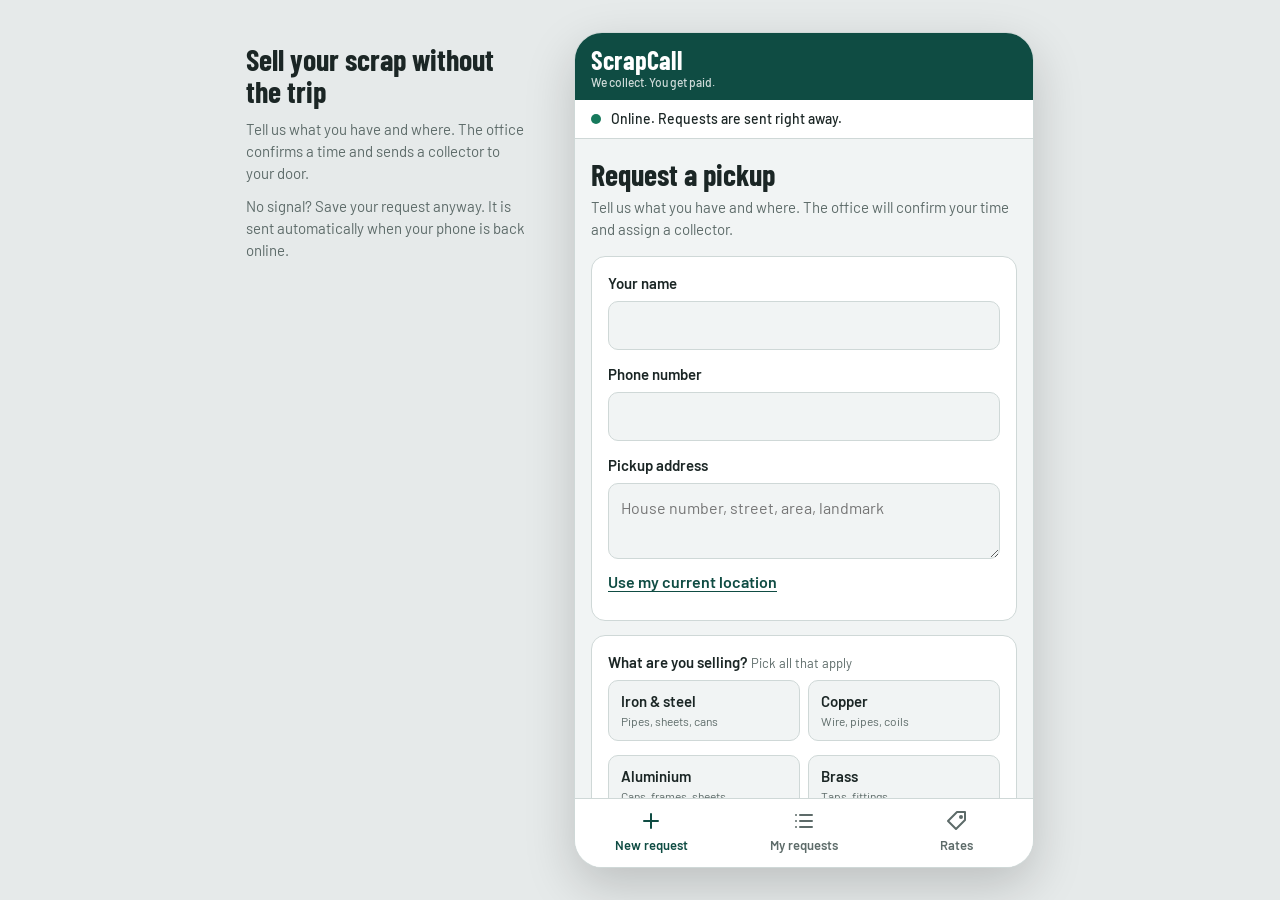
==== index.html @ 2be202f7 "Add files via upload" ====
<!DOCTYPE html>
<html lang="en">
<head>
<meta charset="utf-8">
<link rel="manifest" href="manifest.webmanifest">
<link rel="icon" href="icon-192.png">
<link rel="apple-touch-icon" href="apple-touch-icon.png">
<meta name="mobile-web-app-capable" content="yes">
<meta name="apple-mobile-web-app-capable" content="yes">
<meta name="apple-mobile-web-app-title" content="ScrapCall">
<title>ScrapCall</title>
<meta name="viewport" content="width=device-width, initial-scale=1, viewport-fit=cover">
<meta name="theme-color" content="#0f4c43">
<link rel="preconnect" href="https://fonts.googleapis.com">
<link rel="preconnect" href="https://fonts.gstatic.com" crossorigin>
<link href="https://fonts.googleapis.com/css2?family=Barlow+Condensed:wght@600;700&family=Barlow:wght@400;500;600&display=swap" rel="stylesheet">
<style>
:root{
  --bg:#e6eaea; --surface:#ffffff; --surface2:#f1f4f4; --ink:#1b2625; --muted:#5d6b69; --line:#cfd8d7;
  --brand:#0f4c43; --brand-ink:#ffffff; --hi:#f0b323; --hi-ink:#2a2000;
  --ok:#17795c; --bad:#b3261e;
  --head:"Barlow Condensed","Arial Narrow",Arial,sans-serif; --body:"Barlow",system-ui,-apple-system,"Segoe UI",sans-serif;
  box-sizing:border-box; padding-top:env(safe-area-inset-top,0px); padding-bottom:env(safe-area-inset-bottom,0px);
}
@media (prefers-color-scheme: dark){
  :root:not([data-theme="light"]){
    --bg:#0e1514; --surface:#18221f; --surface2:#1f2b28; --ink:#e8efee; --muted:#9fb0ad; --line:#2d3c39;
    --brand:#2f9d86; --brand-ink:#04120f; --ok:#4cc7a3; --bad:#ff8a80; color-scheme:dark;
  }
}
*,*::before,*::after{box-sizing:inherit}
html{scroll-padding-top:env(safe-area-inset-top,0px)}
html,body{margin:0}
body{background:var(--bg);color:var(--ink);font-family:var(--body);font-size:16px;line-height:1.45;min-height:100vh}
button,input,select,textarea{font:inherit;color:inherit}
:focus-visible{outline:3px solid var(--hi);outline-offset:2px}

.stage{display:flex;justify-content:center;gap:48px}
.aside{display:none}
.phone{width:100%;max-width:460px;min-height:100vh;background:var(--surface2);display:flex;flex-direction:column;position:relative}
@media (min-width:900px){
  .stage{padding:32px 24px;align-items:flex-start}
  .aside{display:block;width:280px;position:sticky;top:32px;padding-top:12px}
  .aside h2{font-family:var(--head);font-size:30px;line-height:1.05;margin:0 0 12px}
  .aside p{color:var(--muted);font-size:15px;margin:0 0 12px}
  .phone{min-height:0;height:min(860px,calc(100vh - 64px));border-radius:28px;border:1px solid var(--line);overflow:hidden;box-shadow:0 18px 50px rgba(0,0,0,.18)}
}

.top{background:var(--brand);color:var(--brand-ink);padding:14px 16px 12px}
.logo{font-family:var(--head);font-weight:700;font-size:26px;letter-spacing:.2px;line-height:1}
.logo small{display:block;font-family:var(--body);font-weight:500;font-size:12px;opacity:.8;letter-spacing:0;margin-top:3px}

.conn{display:flex;align-items:center;gap:10px;padding:9px 16px;font-size:14px;font-weight:500;background:var(--surface);border-bottom:1px solid var(--line)}
.dot{width:10px;height:10px;border-radius:50%;background:var(--ok);flex:none}
.conn.off{background:var(--hi);color:var(--hi-ink);border-color:transparent}
.conn.off .dot{background:var(--hi-ink)}

.scroll{flex:1;overflow-y:auto;padding:16px 16px 96px}
.view[hidden]{display:none}
h1{font-family:var(--head);font-size:30px;line-height:1.05;margin:4px 0 6px}
.lede{color:var(--muted);margin:0 0 16px;font-size:15px}
.card{background:var(--surface);border:1px solid var(--line);border-radius:14px;padding:16px;margin-bottom:14px}
label,.lbl{display:block;font-weight:600;font-size:15px;margin-bottom:6px}
.hint{font-weight:400;color:var(--muted);font-size:13px}
input[type=text],input[type=tel],input[type=date],select,textarea{width:100%;background:var(--surface2);border:1.5px solid var(--line);border-radius:10px;padding:12px;min-height:46px}
textarea{min-height:76px;resize:vertical}
input:focus,select:focus,textarea:focus{border-color:var(--brand)}
.field{margin-bottom:14px}
.err{color:var(--bad);font-size:13px;margin-top:5px}
.invalid{border-color:var(--bad)!important}
.row{display:flex;gap:10px}.row>*{flex:1;min-width:0}
.link-btn{background:none;border:none;color:var(--brand);font-weight:600;padding:6px 0;cursor:pointer;text-decoration:underline;text-underline-offset:3px}
@media (prefers-color-scheme: dark){:root:not([data-theme="light"]) .link-btn{color:var(--hi)}}

.types{display:grid;grid-template-columns:repeat(2,1fr);gap:8px}
.type{position:relative}
.type input{position:absolute;opacity:0;inset:0;cursor:pointer;margin:0}
.type span{display:flex;flex-direction:column;border:1.5px solid var(--line);background:var(--surface2);border-radius:10px;padding:10px 12px;min-height:56px;justify-content:center;font-weight:600;font-size:15px}
.type span em{font-style:normal;font-weight:400;font-size:12px;color:var(--muted)}
.type input:checked + span{border-color:var(--brand);background:color-mix(in srgb,var(--brand) 14%,var(--surface));box-shadow:inset 0 0 0 1px var(--brand)}
.type input:focus-visible + span{outline:3px solid var(--hi);outline-offset:2px}

.photos{display:flex;gap:8px;flex-wrap:wrap}
.thumb{width:72px;height:72px;border-radius:10px;object-fit:cover;border:1px solid var(--line)}
.thumbwrap{position:relative}
.thumbwrap button{position:absolute;top:-6px;right:-6px;width:24px;height:24px;border-radius:50%;border:none;background:var(--ink);color:var(--surface);cursor:pointer;font-size:14px;line-height:1}
.add-photo{width:72px;height:72px;border:1.5px dashed var(--muted);border-radius:10px;background:transparent;cursor:pointer;color:var(--muted);font-size:13px;font-weight:600}

.primary{width:100%;background:var(--brand);color:var(--brand-ink);border:none;border-radius:12px;min-height:54px;font-weight:700;font-size:17px;cursor:pointer;padding:0 16px}
.primary:hover{filter:brightness(1.08)}
.primary.queue{background:var(--hi);color:var(--hi-ink)}

.rate{display:flex;justify-content:space-between;align-items:center;padding:13px 0;border-bottom:1px solid var(--line)}
.rate:last-child{border-bottom:none}
.rate b{font-size:16px}.rate small{display:block;color:var(--muted);font-size:13px}
.price{font-family:var(--head);font-size:26px;font-weight:700;white-space:nowrap}
.price small{display:inline;font-family:var(--body);font-size:12px;font-weight:400;color:var(--muted)}

.req{background:var(--surface);border:1px solid var(--line);border-radius:14px;margin-bottom:12px;overflow:hidden}
.req-head{width:100%;text-align:left;background:none;border:none;padding:14px 16px;cursor:pointer;display:block}
.req-top{display:flex;justify-content:space-between;align-items:center;gap:8px;margin-bottom:4px}
.code{font-family:var(--head);font-weight:700;font-size:21px}
.pill{font-size:12.5px;font-weight:700;padding:3px 10px;border-radius:999px;background:var(--surface2);border:1px solid var(--line);white-space:nowrap}
.pill.queued{background:var(--hi);color:var(--hi-ink);border-color:transparent}
.pill.done{background:var(--ok);color:#fff;border-color:transparent}
.pill.live{background:color-mix(in srgb,var(--brand) 18%,var(--surface));border-color:var(--brand)}
.pill.cancel{background:var(--bad);color:#fff;border-color:transparent}
.req-sub{color:var(--muted);font-size:14px}
.req-body{padding:0 16px 16px;border-top:1px solid var(--line)}
.req-body[hidden]{display:none}
.steps{list-style:none;margin:14px 0 8px;padding:0}
.steps li{position:relative;padding:0 0 14px 28px;color:var(--muted);font-size:15px}
.steps li::before{content:"";position:absolute;left:3px;top:5px;width:12px;height:12px;border-radius:50%;border:2px solid var(--line);background:var(--surface)}
.steps li::after{content:"";position:absolute;left:8px;top:19px;bottom:-3px;width:2px;background:var(--line)}
.steps li:last-child::after{display:none}
.steps li.done{color:var(--ink)}
.steps li.done::before{background:var(--ok);border-color:var(--ok)}
.steps li.now{color:var(--ink);font-weight:600}
.steps li.now::before{background:var(--hi);border-color:var(--hi-ink)}
.detail{font-size:14px;color:var(--muted);margin:4px 0}
.detail b{color:var(--ink);font-weight:600}
.empty{text-align:center;padding:36px 12px;color:var(--muted)}
.empty b{display:block;color:var(--ink);font-size:18px;margin-bottom:6px}

.tabs{position:absolute;left:0;right:0;bottom:0;background:var(--surface);border-top:1px solid var(--line);display:flex;padding-bottom:env(safe-area-inset-bottom,0px)}
.tab{flex:1;background:none;border:none;padding:10px 4px 12px;cursor:pointer;color:var(--muted);font-weight:600;font-size:13px;display:flex;flex-direction:column;align-items:center;gap:3px;min-height:60px;position:relative}
.tab svg{width:24px;height:24px}
.tab[aria-selected="true"]{color:var(--brand)}
@media (prefers-color-scheme: dark){:root:not([data-theme="light"]) .tab[aria-selected="true"]{color:var(--hi)}}
.badge{position:absolute;top:6px;left:calc(50% + 8px);min-width:20px;height:20px;border-radius:10px;background:var(--hi);color:var(--hi-ink);font-size:12px;font-weight:700;display:flex;align-items:center;justify-content:center;padding:0 5px}
.badge[hidden]{display:none}
.toast{position:absolute;left:16px;right:16px;bottom:84px;background:var(--ink);color:var(--surface);padding:12px 16px;border-radius:12px;font-size:15px;font-weight:500;box-shadow:0 8px 24px rgba(0,0,0,.25);z-index:20}
.toast[hidden]{display:none}
.top{display:flex;align-items:center;justify-content:space-between;gap:10px}
.chip-btn{background:rgba(255,255,255,.16);color:inherit;border:1px solid rgba(255,255,255,.35);border-radius:999px;padding:7px 12px;font-size:14px;font-weight:600;cursor:pointer;min-height:38px}
.chip-btn:hover{background:rgba(255,255,255,.26)}
.chip-btn[hidden],.conn[hidden]{display:none}
</style>
</head>
<body>
<div class="stage">
  <aside class="aside">
    <h2>Sell your scrap without the trip</h2>
    <p>Tell us what you have and where. The office confirms a time and sends a collector to your door.</p>
    <p>No signal? Save your request anyway. It is sent automatically when your phone is back online.</p>
  </aside>

  <main class="phone">
    <header class="top"><div class="logo">ScrapCall<small>We collect. You get paid.</small></div><button class="chip-btn" id="installBtn" type="button" hidden>Install app</button></header>

    <div class="conn" id="conn" role="status" aria-live="polite"><span class="dot"></span><span id="connText">Online</span></div>
    <div class="conn" id="iosHint" hidden><span>To install: tap Share, then Add to Home Screen.</span></div>

    <div class="scroll" id="scroll">
      <section class="view" id="v-new" aria-label="New pickup request">
        <h1>Request a pickup</h1>
        <p class="lede">Tell us what you have and where. The office will confirm your time and assign a collector.</p>

        <div class="card">
          <div class="field">
            <label for="name">Your name</label>
            <input type="text" id="name" autocomplete="name">
            <div class="err" id="e-name"></div>
          </div>
          <div class="field">
            <label for="phone-in">Phone number</label>
            <input type="tel" id="phone-in" autocomplete="tel" inputmode="tel">
            <div class="err" id="e-phone"></div>
          </div>
          <div class="field" style="margin-bottom:0">
            <label for="addr">Pickup address</label>
            <textarea id="addr" autocomplete="street-address" placeholder="House number, street, area, landmark"></textarea>
            <button type="button" class="link-btn" id="locBtn">Use my current location</button>
            <div class="hint" id="locNote"></div>
            <div class="err" id="e-addr"></div>
          </div>
        </div>

        <div class="card">
          <span class="lbl">What are you selling? <span class="hint">Pick all that apply</span></span>
          <div class="types" id="types"></div>
          <div class="err" id="e-types"></div>
          <div class="field" style="margin-top:14px">
            <label for="qty">About how much?</label>
            <select id="qty">
              <option>A bag or two (under 20 kg)</option>
              <option>A few bags (20–100 kg)</option>
              <option>A car boot or small load (100–500 kg)</option>
              <option>A truck load (over 500 kg)</option>
            </select>
          </div>
          <div class="field" style="margin-bottom:0">
            <span class="lbl">Photos <span class="hint">Take a picture of your scrap. Optional, but it helps the collector prepare</span></span>
            <div class="photos" id="photos"></div>
            <input type="file" id="file" accept="image/*" multiple hidden>
            <input type="file" id="cam" accept="image/*" capture="environment" hidden>
          </div>
        </div>

        <div class="card">
          <div class="row field">
            <div><label for="date">Preferred day</label><input type="date" id="date"></div>
            <div><label for="slot">Time</label><select id="slot"><option>Morning</option><option>Afternoon</option><option>Evening</option></select></div>
          </div>
          <div class="field" style="margin-bottom:0">
            <label for="notes">Notes <span class="hint">Optional</span></label>
            <textarea id="notes" placeholder="Gate code, floor, anything heavy"></textarea>
          </div>
        </div>

        <button class="primary" id="submitBtn" type="button">Send request</button>
      </section>

      <section class="view" id="v-reqs" aria-label="My requests" hidden>
        <h1>My requests</h1>
        <p class="lede">Tap a request to see where it is.</p>
        <div id="reqList"></div>
      </section>

      <section class="view" id="v-rates" aria-label="Price list" hidden>
        <h1>Today’s rates</h1>
        <p class="lede" id="ratesNote"></p>
        <div class="card" id="rateList"></div>
        <p class="hint">The final price is set by weighing at your door.</p>
      </section>
    </div>

    <div class="toast" id="toast" hidden></div>

    <nav class="tabs" role="tablist" aria-label="Main">
      <button class="tab" role="tab" data-tab="new" aria-selected="true">
        <svg viewBox="0 0 24 24" fill="none" stroke="currentColor" stroke-width="2" stroke-linecap="round" aria-hidden="true"><path d="M12 5v14M5 12h14"/></svg>New request</button>
      <button class="tab" role="tab" data-tab="reqs" aria-selected="false">
        <svg viewBox="0 0 24 24" fill="none" stroke="currentColor" stroke-width="2" stroke-linecap="round" stroke-linejoin="round" aria-hidden="true"><path d="M8 6h12M8 12h12M8 18h12M4 6h.01M4 12h.01M4 18h.01"/></svg>My requests<span class="badge" id="qBadge" hidden>0</span></button>
      <button class="tab" role="tab" data-tab="rates" aria-selected="false">
        <svg viewBox="0 0 24 24" fill="none" stroke="currentColor" stroke-width="2" stroke-linecap="round" stroke-linejoin="round" aria-hidden="true"><path d="M3 12l9-9h8v8l-9 9z"/><circle cx="16" cy="8" r="1"/></svg>Rates</button>
    </nav>
  </main>
</div>

<script>
(function(){
  // Paste your Google Apps Script web app link between the quotes (it ends in /exec).
  var CONFIG = { API_URL: "https://script.google.com/macros/s/AKfycbx91sq7JR5hO6stX0Z_5ORqoiqSLMgNFrM7kXcmpPG8XC-7T0iXiY4wgXiT5x-gTuY/exec" };

  var TYPES=[
    {name:"Iron & steel",note:"Pipes, sheets, cans",rate:0.22},
    {name:"Copper",note:"Wire, pipes, coils",rate:6.80},
    {name:"Aluminium",note:"Cans, frames, sheets",rate:1.45},
    {name:"Brass",note:"Taps, fittings",rate:3.90},
    {name:"Paper & cardboard",note:"Boxes, newspapers",rate:0.09},
    {name:"Plastic",note:"Bottles, containers",rate:0.14},
    {name:"Electronics",note:"Appliances, cables",rate:0.60},
    {name:"Batteries",note:"Car and inverter",rate:0.75}
  ];
  var STEPS=["Received","Assigned","On the way","Completed"];
  var K_REQ="scrapcall_requests", K_DRAFT="scrapcall_draft", K_RATES="scrapcall_rates";

  var $=function(s){return document.querySelector(s)};
  var requests=[], photos=[], openId=null, toastT, ratesAt=null, ratesFresh=false;

  function load(k,d){try{var v=localStorage.getItem(k);return v?JSON.parse(v):d}catch(e){return d}}
  function save(k,v){try{localStorage.setItem(k,JSON.stringify(v));return true}catch(e){return false}}
  function isOnline(){return navigator.onLine!==false}
  function esc(s){return String(s==null?"":s).replace(/[&<>"]/g,function(c){return {"&":"&amp;","<":"&lt;",">":"&gt;",'"':"&quot;"}[c]})}

  /* ---------- talking to the Google Sheet ---------- */
  function api(payload){
    return new Promise(function(resolve,reject){
      var s=JSON.stringify(payload);
      if(window.google&&google.script&&google.script.run){
        google.script.run
          .withSuccessHandler(function(t){try{resolve(JSON.parse(t))}catch(e){reject(e)}})
          .withFailureHandler(reject)
          .api(s);
      }else if(CONFIG.API_URL){
        fetch(CONFIG.API_URL,{method:"POST",headers:{"Content-Type":"text/plain;charset=utf-8"},body:s})
          .then(function(r){return r.json()}).then(resolve,reject);
      }else{
        reject(new Error("No backend configured"));
      }
    });
  }

  /* ---------- tabs ---------- */
  function showTab(t){
    ["new","reqs","rates"].forEach(function(n){$("#v-"+n).hidden=(n!==t)});
    document.querySelectorAll(".tab").forEach(function(b){b.setAttribute("aria-selected",b.dataset.tab===t?"true":"false")});
    $("#scroll").scrollTop=0;
    if(t==="reqs"){renderReqs();refreshStatuses()}
  }
  document.querySelectorAll(".tab").forEach(function(b){b.addEventListener("click",function(){showTab(b.dataset.tab)})});

  /* ---------- connection ---------- */
  function updateConn(){
    var on=isOnline();
    $("#conn").classList.toggle("off",!on);
    $("#connText").textContent=on?"Online. Requests are sent right away.":"Offline. Requests are saved on this device.";
    $("#submitBtn").textContent=on?"Send request":"Save request, send when online";
    $("#submitBtn").classList.toggle("queue",!on);
    var q=requests.filter(function(r){return r.status==="queued"}).length;
    $("#qBadge").hidden=!q; $("#qBadge").textContent=q;
    renderRates();
  }
  window.addEventListener("online",function(){updateConn();syncQueue();refreshRates();refreshStatuses()});
  window.addEventListener("offline",updateConn);

  function toast(msg){
    var t=$("#toast"); t.textContent=msg; t.hidden=false;
    clearTimeout(toastT); toastT=setTimeout(function(){t.hidden=true},4200);
  }

  /* ---------- form ---------- */
  function selectedTypes(){return Array.prototype.map.call(document.querySelectorAll("#types input:checked"),function(i){return i.value})}
  function buildTypes(){
    var keep=selectedTypes();
    $("#types").innerHTML=TYPES.map(function(t){
      return '<label class="type"><input type="checkbox" value="'+esc(t.name)+'"'+(keep.indexOf(t.name)>-1?" checked":"")+'><span>'+esc(t.name)+'<em>'+esc(t.note)+'</em></span></label>';
    }).join("");
  }
  $("#types").addEventListener("change",function(){saveDraft()});
  function saveDraft(){
    save(K_DRAFT,{name:$("#name").value,phone:$("#phone-in").value,addr:$("#addr").value,types:selectedTypes(),qty:$("#qty").selectedIndex,date:$("#date").value,slot:$("#slot").selectedIndex,notes:$("#notes").value});
  }
  function restoreDraft(){
    var d=load(K_DRAFT,null); if(!d)return;
    $("#name").value=d.name||""; $("#phone-in").value=d.phone||""; $("#addr").value=d.addr||"";
    $("#qty").selectedIndex=d.qty||0; $("#slot").selectedIndex=d.slot||0; if(d.date)$("#date").value=d.date; $("#notes").value=d.notes||"";
    document.querySelectorAll("#types input").forEach(function(i){i.checked=(d.types||[]).indexOf(i.value)>-1});
  }
  ["name","phone-in","addr","qty","date","slot","notes"].forEach(function(id){
    $("#"+id).addEventListener("input",saveDraft); $("#"+id).addEventListener("change",saveDraft);
  });
  (function(){var d=new Date();d.setDate(d.getDate()+1);$("#date").min=new Date().toISOString().slice(0,10);$("#date").value=d.toISOString().slice(0,10)})();

  $("#locBtn").addEventListener("click",function(){
    var n=$("#locNote");
    if(!navigator.geolocation){n.textContent="Location isn’t available here. Type your address instead.";return}
    n.textContent="Finding your location…";
    navigator.geolocation.getCurrentPosition(function(p){
      var s="GPS pin: "+p.coords.latitude.toFixed(5)+", "+p.coords.longitude.toFixed(5);
      n.textContent="Location saved. "+s+". Add a landmark above to help the collector.";
      n.dataset.pin=s;
    },function(){
      n.textContent="Couldn’t get your location. Allow location access, or type your address.";
    },{timeout:8000});
  });

  /* photos: resized so they fit in device storage and upload quickly */
  function renderPhotos(){
    var h=photos.map(function(p,i){return '<div class="thumbwrap"><img class="thumb" alt="Scrap photo '+(i+1)+'" src="'+p+'"><button type="button" aria-label="Remove photo '+(i+1)+'" data-i="'+i+'">×</button></div>'}).join("");
    if(photos.length<4)h+='<button type="button" class="add-photo" id="takePhoto">Take photo</button><button type="button" class="add-photo" id="addPhoto">From gallery</button>';
    $("#photos").innerHTML=h;
    var a=$("#addPhoto"); if(a)a.addEventListener("click",function(){$("#file").click()});
    var c=$("#takePhoto"); if(c)c.addEventListener("click",function(){$("#cam").click()});
    document.querySelectorAll(".thumbwrap button").forEach(function(b){b.addEventListener("click",function(){photos.splice(+b.dataset.i,1);renderPhotos()})});
  }
  function onPick(e){
    Array.prototype.slice.call(e.target.files).slice(0,4-photos.length).forEach(function(f){
      var r=new FileReader();
      r.onload=function(){
        var img=new Image();
        img.onload=function(){
          var s=Math.min(1,640/Math.max(img.width,img.height)),c=document.createElement("canvas");
          c.width=img.width*s;c.height=img.height*s;c.getContext("2d").drawImage(img,0,0,c.width,c.height);
          photos.push(c.toDataURL("image/jpeg",.65)); renderPhotos();
        };
        img.src=r.result;
      };
      r.readAsDataURL(f);
    });
    e.target.value="";
  }
  $("#file").addEventListener("change",onPick); $("#cam").addEventListener("change",onPick);

  function setErr(id,msg,inputId){
    $("#e-"+id).textContent=msg||"";
    if(inputId)$("#"+inputId).classList.toggle("invalid",!!msg);
  }
  function validate(){
    var first=null;
    var name=$("#name").value.trim(), ph=$("#phone-in").value.replace(/[\s-]/g,""), addr=$("#addr").value.trim(), types=selectedTypes();
    var okPhone=/^\+?\d{7,15}$/.test(ph);
    setErr("name",name?"":"Enter your name so the collector knows who to ask for.","name");
    setErr("phone",okPhone?"":"Enter a phone number with 7 to 15 digits.","phone-in");
    setErr("addr",addr.length>=8?"":"Enter the full pickup address, or use your current location.","addr");
    setErr("types",types.length?"":"Pick at least one type of scrap.");
    if(!name)first="name"; else if(!okPhone)first="phone-in"; else if(addr.length<8)first="addr"; else if(!types.length)first="types";
    if(first){var el=$("#"+first);if(el.focus)el.focus();if(el.scrollIntoView)el.scrollIntoView({block:"center"})}
    return !first;
  }

  $("#submitBtn").addEventListener("click",function(){
    if(!validate())return;
    var r={
      id:"c"+Date.now().toString(36)+Math.random().toString(36).slice(2,8), code:null, status:"queued", stage:-1, created:Date.now(),
      name:$("#name").value.trim(), phone:$("#phone-in").value.trim(),
      addr:$("#addr").value.trim()+($("#locNote").dataset.pin?" ("+$("#locNote").dataset.pin+")":""),
      types:selectedTypes(), qty:$("#qty").value, date:$("#date").value, slot:$("#slot").value,
      notes:$("#notes").value.trim(), photos:photos.slice()
    };
    requests.unshift(r);
    if(!save(K_REQ,requests)){
      r.photos=[]; save(K_REQ,requests);
      toast("Photos were too large to store offline, so the request was saved without them.");
    }
    ["name","phone-in","addr","notes"].forEach(function(id){$("#"+id).value=""});
    document.querySelectorAll("#types input").forEach(function(i){i.checked=false});
    photos=[]; renderPhotos(); $("#locNote").textContent=""; delete $("#locNote").dataset.pin;
    try{localStorage.removeItem(K_DRAFT)}catch(e){}
    openId=r.id; updateConn();
    if(isOnline())syncQueue();
    else toast("Saved on this device. We’ll send it as soon as you’re back online.");
    showTab("reqs");
  });

  /* ---------- send queued requests to the sheet ---------- */
  var syncing=false;
  function syncQueue(){
    if(syncing||!isOnline())return;
    var q=requests.filter(function(r){return r.status==="queued"});
    if(!q.length)return;
    syncing=true;
    q.forEach(function(r){r.status="sending"}); renderReqs();
    var sent=[], failed=0, chain=Promise.resolve();
    q.forEach(function(r){
      chain=chain.then(function(){
        return api({action:"submit",clientId:r.id,name:r.name,phone:r.phone,addr:r.addr,types:r.types,qty:r.qty,date:r.date,slot:r.slot,notes:r.notes,photos:r.photos||[]})
          .then(function(res){
            if(res&&res.ok){r.status="live";r.stage=0;r.code=res.code;r.sentAt=Date.now();r.photos=[];sent.push(r)}
            else{r.status="queued";failed++}
          });
      }).catch(function(){r.status="queued";failed++});
    });
    chain.then(function(){
      syncing=false; save(K_REQ,requests); updateConn(); renderReqs();
      if(sent.length)toast(sent.length===1?"Request sent. Your tracking code is "+sent[0].code+".":sent.length+" saved requests sent.");
      else if(failed)toast("Couldn’t reach the office yet. We’ll keep trying.");
    });
  }
  setInterval(syncQueue,30000);

  /* ---------- pull latest status (assigned collector, time) from the sheet ---------- */
  function refreshStatuses(){
    if(!isOnline())return;
    var items=requests.filter(function(r){return r.status==="live"&&r.code&&r.stage<3&&!r.cancelled}).map(function(r){return {code:r.code,phone:r.phone}});
    if(!items.length)return;
    api({action:"track",items:items}).then(function(res){
      if(!res||!res.ok)return;
      res.items.forEach(function(it){
        var r=requests.filter(function(x){return x.code===it.code})[0]; if(!r)return;
        var s=STEPS.indexOf(it.status);
        r.cancelled=(it.status==="Cancelled");
        if(s>-1)r.stage=s;
        r.confirmed=it.confirmed; r.collector=it.collector; r.collectorPhone=it.collectorPhone;
      });
      save(K_REQ,requests); renderReqs();
    }).catch(function(){});
  }
  setInterval(refreshStatuses,60000);

  /* ---------- requests list ---------- */
  function fmtDate(s){try{return new Date(s+"T00:00").toLocaleDateString(undefined,{weekday:"short",day:"numeric",month:"short"})}catch(e){return s}}
  function pillFor(r){
    if(r.status==="queued")return '<span class="pill queued">Waiting to send</span>';
    if(r.status==="sending")return '<span class="pill queued">Sending…</span>';
    if(r.cancelled)return '<span class="pill cancel">Cancelled</span>';
    if(r.stage>=3)return '<span class="pill done">Completed</span>';
    return '<span class="pill live">'+STEPS[r.stage]+'</span>';
  }
  function renderReqs(){
    var el=$("#reqList");
    if(!requests.length){
      el.innerHTML='<div class="empty"><b>No requests yet</b>Your pickup requests will show up here, even when you’re offline.</div>';return;
    }
    el.innerHTML=requests.map(function(r){
      var open=openId===r.id, steps="";
      if(r.status==="live"&&!r.cancelled){
        steps='<ol class="steps">'+STEPS.map(function(s,i){return '<li class="'+(i<r.stage||(r.stage>=3&&i<=3)?"done":i===r.stage?"now":"")+'">'+s+'</li>'}).join("")+'</ol>';
      }else if(r.cancelled){
        steps='<p class="detail" style="margin-top:12px">This request was cancelled. Call the office if this is a mistake.</p>';
      }else{
        steps='<p class="detail" style="margin-top:12px">'+(r.status==="queued"?"This request is stored on your device and hasn’t reached us yet. It will be sent automatically when you’re online.":"Sending to the office…")+'</p>';
      }
      var when=r.confirmed?'<p class="detail"><b>Confirmed time:</b> '+esc(r.confirmed)+'</p>':'<p class="detail"><b>Time:</b> '+esc(fmtDate(r.date))+', '+esc(r.slot.toLowerCase())+' (the office will confirm)</p>';
      var coll=r.collector?'<p class="detail"><b>Collector:</b> '+esc(r.collector)+(r.collectorPhone?' · '+esc(r.collectorPhone):'')+'</p>':"";
      var ph=(r.photos||[]).map(function(p){return '<img class="thumb" alt="" src="'+p+'">'}).join("");
      return '<div class="req"><button class="req-head" data-open="'+esc(r.id)+'" aria-expanded="'+open+'">'+
        '<div class="req-top"><span class="code">'+esc(r.code||"Pending")+'</span>'+pillFor(r)+'</div>'+
        '<div class="req-sub">'+esc(r.types.join(", "))+'</div><div class="req-sub">'+esc(fmtDate(r.date))+', '+esc(r.slot.toLowerCase())+'</div></button>'+
        '<div class="req-body" '+(open?"":"hidden")+'>'+steps+coll+when+
        '<p class="detail"><b>Address:</b> '+esc(r.addr)+'</p><p class="detail"><b>Amount:</b> '+esc(r.qty)+'</p>'+
        (r.notes?'<p class="detail"><b>Notes:</b> '+esc(r.notes)+'</p>':"")+
        (ph?'<div class="photos" style="margin-top:8px">'+ph+'</div>':"")+'</div></div>';
    }).join("");
    el.querySelectorAll("[data-open]").forEach(function(b){b.addEventListener("click",function(){openId=openId===b.dataset.open?null:b.dataset.open;renderReqs()})});
  }

  /* ---------- rates from the sheet, kept on the device ---------- */
  function refreshRates(){
    if(!isOnline())return;
    api({action:"rates"}).then(function(res){
      if(!res||!res.ok||!res.rates.length)return;
      TYPES=res.rates; ratesAt=new Date().toISOString(); ratesFresh=true;
      save(K_RATES,{at:ratesAt,types:TYPES});
      buildTypes(); restoreDraft(); renderRates();
    }).catch(function(){});
  }
  function renderRates(){
    var when=ratesAt?new Date(ratesAt).toLocaleString(undefined,{day:"numeric",month:"short",hour:"2-digit",minute:"2-digit"}):"";
    $("#ratesNote").textContent=(isOnline()&&ratesFresh)?"Up to date. Saved on this device for offline use.":(when?"Showing rates saved on "+when+".":"Sample rates. Connect to the internet to get today’s prices.");
    $("#rateList").innerHTML=TYPES.map(function(t){
      return '<div class="rate"><div><b>'+esc(t.name)+'</b><small>'+esc(t.note)+'</small></div><div class="price">'+Number(t.rate).toFixed(2)+'<small> per kg</small></div></div>';
    }).join("");
  }

  /* ---------- install as an app + offline loading ---------- */
  var deferredPrompt=null;
  window.addEventListener("beforeinstallprompt",function(e){e.preventDefault();deferredPrompt=e;$("#installBtn").hidden=false});
  $("#installBtn").addEventListener("click",function(){
    if(!deferredPrompt)return;
    deferredPrompt.prompt();
    deferredPrompt.userChoice.then(function(){deferredPrompt=null;$("#installBtn").hidden=true});
  });
  window.addEventListener("appinstalled",function(){$("#installBtn").hidden=true;toast("ScrapCall is installed.")});
  var isIos=/iphone|ipad|ipod/i.test(navigator.userAgent);
  var standalone=(window.matchMedia&&window.matchMedia("(display-mode: standalone)").matches)||navigator.standalone;
  if(isIos&&!standalone)$("#iosHint").hidden=false;
  if("serviceWorker" in navigator){
    window.addEventListener("load",function(){navigator.serviceWorker.register("sw.js").catch(function(){})});
  }
  if(!CONFIG.API_URL)console.warn("ScrapCall: API_URL is empty. Requests will stay queued on this device.");

  /* ---------- start ---------- */
  requests=load(K_REQ,[]);
  requests.forEach(function(r){if(r.status==="sending")r.status="queued"});
  var cached=load(K_RATES,null);
  if(cached&&cached.types&&cached.types.length){TYPES=cached.types;ratesAt=cached.at}
  buildTypes(); restoreDraft(); renderPhotos(); updateConn(); renderReqs();
  syncQueue(); refreshRates(); refreshStatuses();
})();
</script>
</body>
</html>
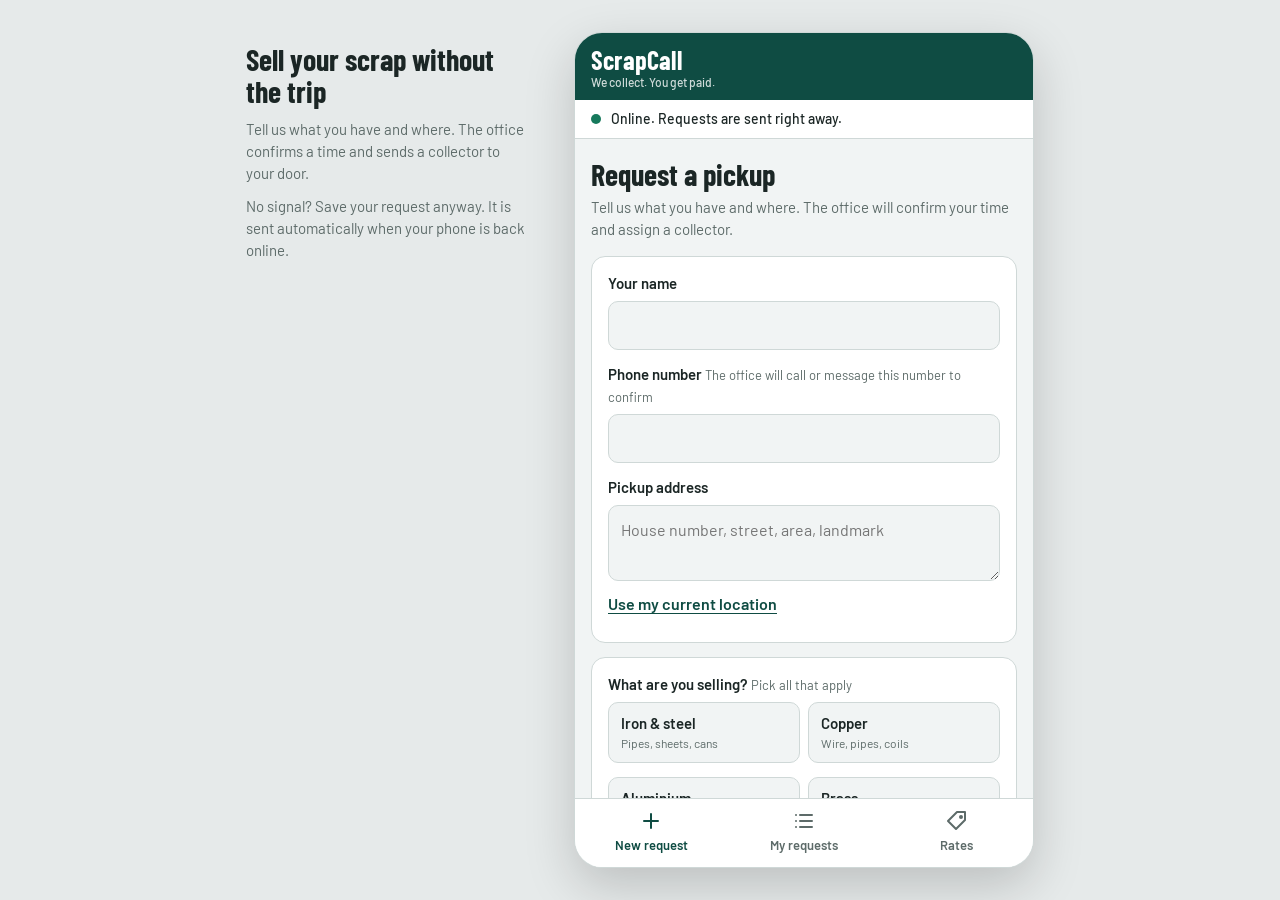
==== commit 026699e1: "Add files via upload" ====
--- a/index.html
+++ b/index.html
@@ -163,7 +163,7 @@
             <div class="err" id="e-name"></div>
           </div>
           <div class="field">
-            <label for="phone-in">Phone number</label>
+            <label for="phone-in">Phone number <span class="hint">The office will call or message this number to confirm</span></label>
             <input type="tel" id="phone-in" autocomplete="tel" inputmode="tel">
             <div class="err" id="e-phone"></div>
           </div>
@@ -452,7 +452,7 @@
         var s=STEPS.indexOf(it.status);
         r.cancelled=(it.status==="Cancelled");
         if(s>-1)r.stage=s;
-        r.confirmed=it.confirmed; r.collector=it.collector; r.collectorPhone=it.collectorPhone;
+        r.confirmed=it.confirmed; r.collector=it.collector; r.collectorPhone=it.collectorPhone; r.phoneConfirmed=!!it.phoneConfirmed;
       });
       save(K_REQ,requests); renderReqs();
     }).catch(function(){});
@@ -484,11 +484,12 @@
       }
       var when=r.confirmed?'<p class="detail"><b>Confirmed time:</b> '+esc(r.confirmed)+'</p>':'<p class="detail"><b>Time:</b> '+esc(fmtDate(r.date))+', '+esc(r.slot.toLowerCase())+' (the office will confirm)</p>';
       var coll=r.collector?'<p class="detail"><b>Collector:</b> '+esc(r.collector)+(r.collectorPhone?' · '+esc(r.collectorPhone):'')+'</p>':"";
+      var pc=(r.status==="live"&&!r.cancelled)?'<p class="detail"><b>Phone:</b> '+(r.phoneConfirmed?"confirmed":"not confirmed yet. The office will contact you.")+'</p>':"";
       var ph=(r.photos||[]).map(function(p){return '<img class="thumb" alt="" src="'+p+'">'}).join("");
       return '<div class="req"><button class="req-head" data-open="'+esc(r.id)+'" aria-expanded="'+open+'">'+
         '<div class="req-top"><span class="code">'+esc(r.code||"Pending")+'</span>'+pillFor(r)+'</div>'+
         '<div class="req-sub">'+esc(r.types.join(", "))+'</div><div class="req-sub">'+esc(fmtDate(r.date))+', '+esc(r.slot.toLowerCase())+'</div></button>'+
-        '<div class="req-body" '+(open?"":"hidden")+'>'+steps+coll+when+
+        '<div class="req-body" '+(open?"":"hidden")+'>'+steps+coll+when+pc+
         '<p class="detail"><b>Address:</b> '+esc(r.addr)+'</p><p class="detail"><b>Amount:</b> '+esc(r.qty)+'</p>'+
         (r.notes?'<p class="detail"><b>Notes:</b> '+esc(r.notes)+'</p>':"")+
         (ph?'<div class="photos" style="margin-top:8px">'+ph+'</div>':"")+'</div></div>';
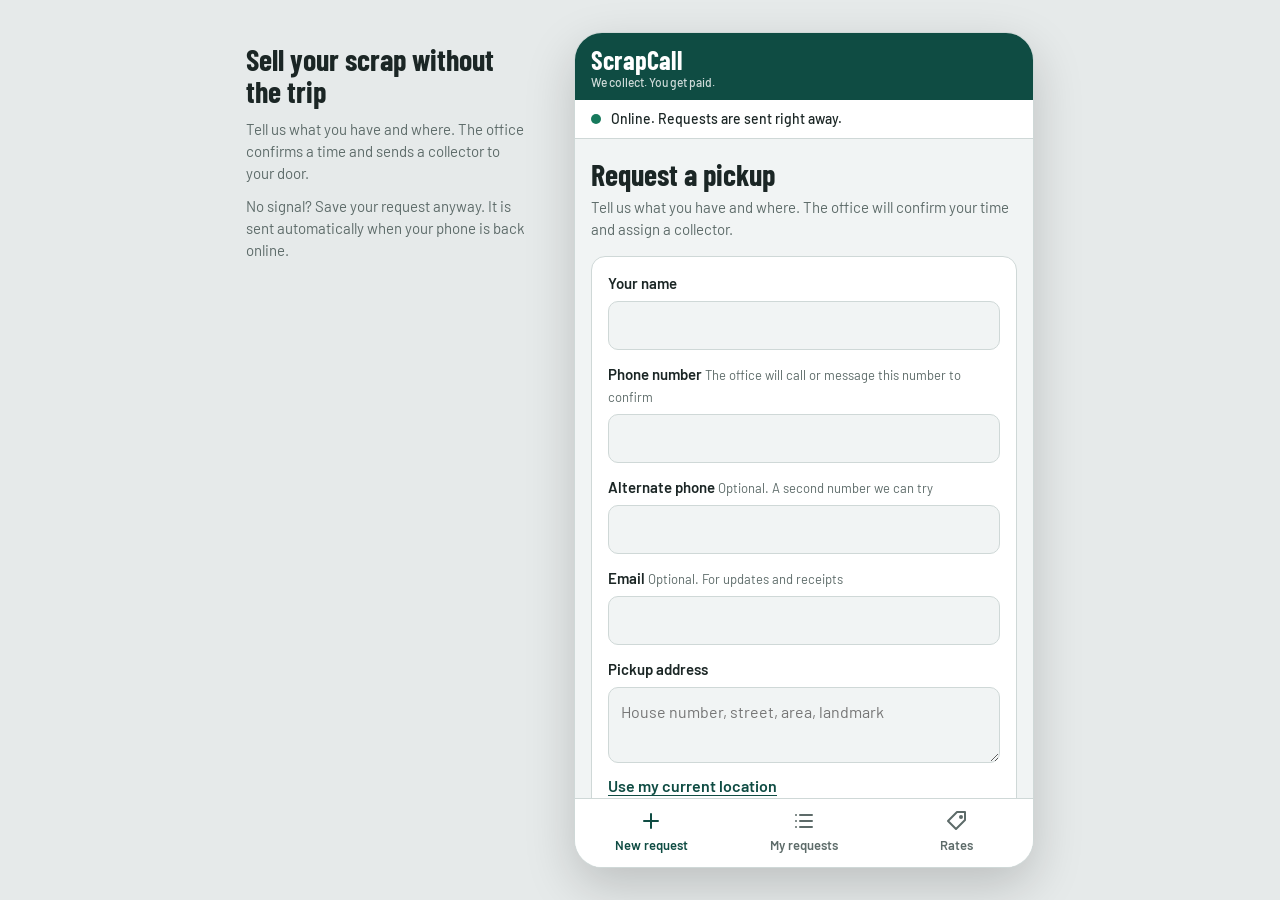
==== commit 83400b00: "Add files via upload" ====
--- a/index.html
+++ b/index.html
@@ -62,7 +62,7 @@
 .card{background:var(--surface);border:1px solid var(--line);border-radius:14px;padding:16px;margin-bottom:14px}
 label,.lbl{display:block;font-weight:600;font-size:15px;margin-bottom:6px}
 .hint{font-weight:400;color:var(--muted);font-size:13px}
-input[type=text],input[type=tel],input[type=date],select,textarea{width:100%;background:var(--surface2);border:1.5px solid var(--line);border-radius:10px;padding:12px;min-height:46px}
+input[type=text],input[type=tel],input[type=email],input[type=date],select,textarea{width:100%;background:var(--surface2);border:1.5px solid var(--line);border-radius:10px;padding:12px;min-height:46px}
 textarea{min-height:76px;resize:vertical}
 input:focus,select:focus,textarea:focus{border-color:var(--brand)}
 .field{margin-bottom:14px}
@@ -167,6 +167,16 @@
             <input type="tel" id="phone-in" autocomplete="tel" inputmode="tel">
             <div class="err" id="e-phone"></div>
           </div>
+          <div class="field">
+            <label for="alt-phone">Alternate phone <span class="hint">Optional. A second number we can try</span></label>
+            <input type="tel" id="alt-phone" autocomplete="tel" inputmode="tel">
+            <div class="err" id="e-alt"></div>
+          </div>
+          <div class="field">
+            <label for="email">Email <span class="hint">Optional. For updates and receipts</span></label>
+            <input type="email" id="email" autocomplete="email" inputmode="email">
+            <div class="err" id="e-email"></div>
+          </div>
           <div class="field" style="margin-bottom:0">
             <label for="addr">Pickup address</label>
             <textarea id="addr" autocomplete="street-address" placeholder="House number, street, area, landmark"></textarea>
@@ -320,15 +330,15 @@
   }
   $("#types").addEventListener("change",function(){saveDraft()});
   function saveDraft(){
-    save(K_DRAFT,{name:$("#name").value,phone:$("#phone-in").value,addr:$("#addr").value,types:selectedTypes(),qty:$("#qty").selectedIndex,date:$("#date").value,slot:$("#slot").selectedIndex,notes:$("#notes").value});
+    save(K_DRAFT,{name:$("#name").value,phone:$("#phone-in").value,alt:$("#alt-phone").value,email:$("#email").value,addr:$("#addr").value,types:selectedTypes(),qty:$("#qty").selectedIndex,date:$("#date").value,slot:$("#slot").selectedIndex,notes:$("#notes").value});
   }
   function restoreDraft(){
     var d=load(K_DRAFT,null); if(!d)return;
-    $("#name").value=d.name||""; $("#phone-in").value=d.phone||""; $("#addr").value=d.addr||"";
+    $("#name").value=d.name||""; $("#phone-in").value=d.phone||""; $("#alt-phone").value=d.alt||""; $("#email").value=d.email||""; $("#addr").value=d.addr||"";
     $("#qty").selectedIndex=d.qty||0; $("#slot").selectedIndex=d.slot||0; if(d.date)$("#date").value=d.date; $("#notes").value=d.notes||"";
     document.querySelectorAll("#types input").forEach(function(i){i.checked=(d.types||[]).indexOf(i.value)>-1});
   }
-  ["name","phone-in","addr","qty","date","slot","notes"].forEach(function(id){
+  ["name","phone-in","alt-phone","email","addr","qty","date","slot","notes"].forEach(function(id){
     $("#"+id).addEventListener("input",saveDraft); $("#"+id).addEventListener("change",saveDraft);
   });
   (function(){var d=new Date();d.setDate(d.getDate()+1);$("#date").min=new Date().toISOString().slice(0,10);$("#date").value=d.toISOString().slice(0,10)})();
@@ -381,11 +391,15 @@
     var first=null;
     var name=$("#name").value.trim(), ph=$("#phone-in").value.replace(/[\s-]/g,""), addr=$("#addr").value.trim(), types=selectedTypes();
     var okPhone=/^\+?\d{7,15}$/.test(ph);
+    var alt=$("#alt-phone").value.replace(/[\s-]/g,""), em=$("#email").value.trim();
+    var okAlt=!alt||/^\+?\d{7,15}$/.test(alt), okEm=!em||/^[^\s@]+@[^\s@]+\.[^\s@]+$/.test(em);
+    setErr("alt",okAlt?"":"Enter a phone number with 7 to 15 digits, or leave this blank.","alt-phone");
+    setErr("email",okEm?"":"Enter an email like name@example.com, or leave this blank.","email");
     setErr("name",name?"":"Enter your name so the collector knows who to ask for.","name");
     setErr("phone",okPhone?"":"Enter a phone number with 7 to 15 digits.","phone-in");
     setErr("addr",addr.length>=8?"":"Enter the full pickup address, or use your current location.","addr");
     setErr("types",types.length?"":"Pick at least one type of scrap.");
-    if(!name)first="name"; else if(!okPhone)first="phone-in"; else if(addr.length<8)first="addr"; else if(!types.length)first="types";
+    if(!name)first="name"; else if(!okPhone)first="phone-in"; else if(!okAlt)first="alt-phone"; else if(!okEm)first="email"; else if(addr.length<8)first="addr"; else if(!types.length)first="types";
     if(first){var el=$("#"+first);if(el.focus)el.focus();if(el.scrollIntoView)el.scrollIntoView({block:"center"})}
     return !first;
   }
@@ -394,7 +408,7 @@
     if(!validate())return;
     var r={
       id:"c"+Date.now().toString(36)+Math.random().toString(36).slice(2,8), code:null, status:"queued", stage:-1, created:Date.now(),
-      name:$("#name").value.trim(), phone:$("#phone-in").value.trim(),
+      name:$("#name").value.trim(), phone:$("#phone-in").value.trim(), alt:$("#alt-phone").value.trim(), email:$("#email").value.trim(),
       addr:$("#addr").value.trim()+($("#locNote").dataset.pin?" ("+$("#locNote").dataset.pin+")":""),
       types:selectedTypes(), qty:$("#qty").value, date:$("#date").value, slot:$("#slot").value,
       notes:$("#notes").value.trim(), photos:photos.slice()
@@ -404,7 +418,7 @@
       r.photos=[]; save(K_REQ,requests);
       toast("Photos were too large to store offline, so the request was saved without them.");
     }
-    ["name","phone-in","addr","notes"].forEach(function(id){$("#"+id).value=""});
+    ["name","phone-in","alt-phone","email","addr","notes"].forEach(function(id){$("#"+id).value=""});
     document.querySelectorAll("#types input").forEach(function(i){i.checked=false});
     photos=[]; renderPhotos(); $("#locNote").textContent=""; delete $("#locNote").dataset.pin;
     try{localStorage.removeItem(K_DRAFT)}catch(e){}
@@ -425,7 +439,7 @@
     var sent=[], failed=0, chain=Promise.resolve();
     q.forEach(function(r){
       chain=chain.then(function(){
-        return api({action:"submit",clientId:r.id,name:r.name,phone:r.phone,addr:r.addr,types:r.types,qty:r.qty,date:r.date,slot:r.slot,notes:r.notes,photos:r.photos||[]})
+        return api({action:"submit",clientId:r.id,name:r.name,phone:r.phone,alt:r.alt||"",email:r.email||"",addr:r.addr,types:r.types,qty:r.qty,date:r.date,slot:r.slot,notes:r.notes,photos:r.photos||[]})
           .then(function(res){
             if(res&&res.ok){r.status="live";r.stage=0;r.code=res.code;r.sentAt=Date.now();r.photos=[];sent.push(r)}
             else{r.status="queued";failed++}
@@ -490,7 +504,7 @@
         '<div class="req-top"><span class="code">'+esc(r.code||"Pending")+'</span>'+pillFor(r)+'</div>'+
         '<div class="req-sub">'+esc(r.types.join(", "))+'</div><div class="req-sub">'+esc(fmtDate(r.date))+', '+esc(r.slot.toLowerCase())+'</div></button>'+
         '<div class="req-body" '+(open?"":"hidden")+'>'+steps+coll+when+pc+
-        '<p class="detail"><b>Address:</b> '+esc(r.addr)+'</p><p class="detail"><b>Amount:</b> '+esc(r.qty)+'</p>'+
+        (r.alt?'<p class="detail"><b>Alternate phone:</b> '+esc(r.alt)+'</p>':"")+(r.email?'<p class="detail"><b>Email:</b> '+esc(r.email)+'</p>':"")+'<p class="detail"><b>Address:</b> '+esc(r.addr)+'</p><p class="detail"><b>Amount:</b> '+esc(r.qty)+'</p>'+
         (r.notes?'<p class="detail"><b>Notes:</b> '+esc(r.notes)+'</p>':"")+
         (ph?'<div class="photos" style="margin-top:8px">'+ph+'</div>':"")+'</div></div>';
     }).join("");
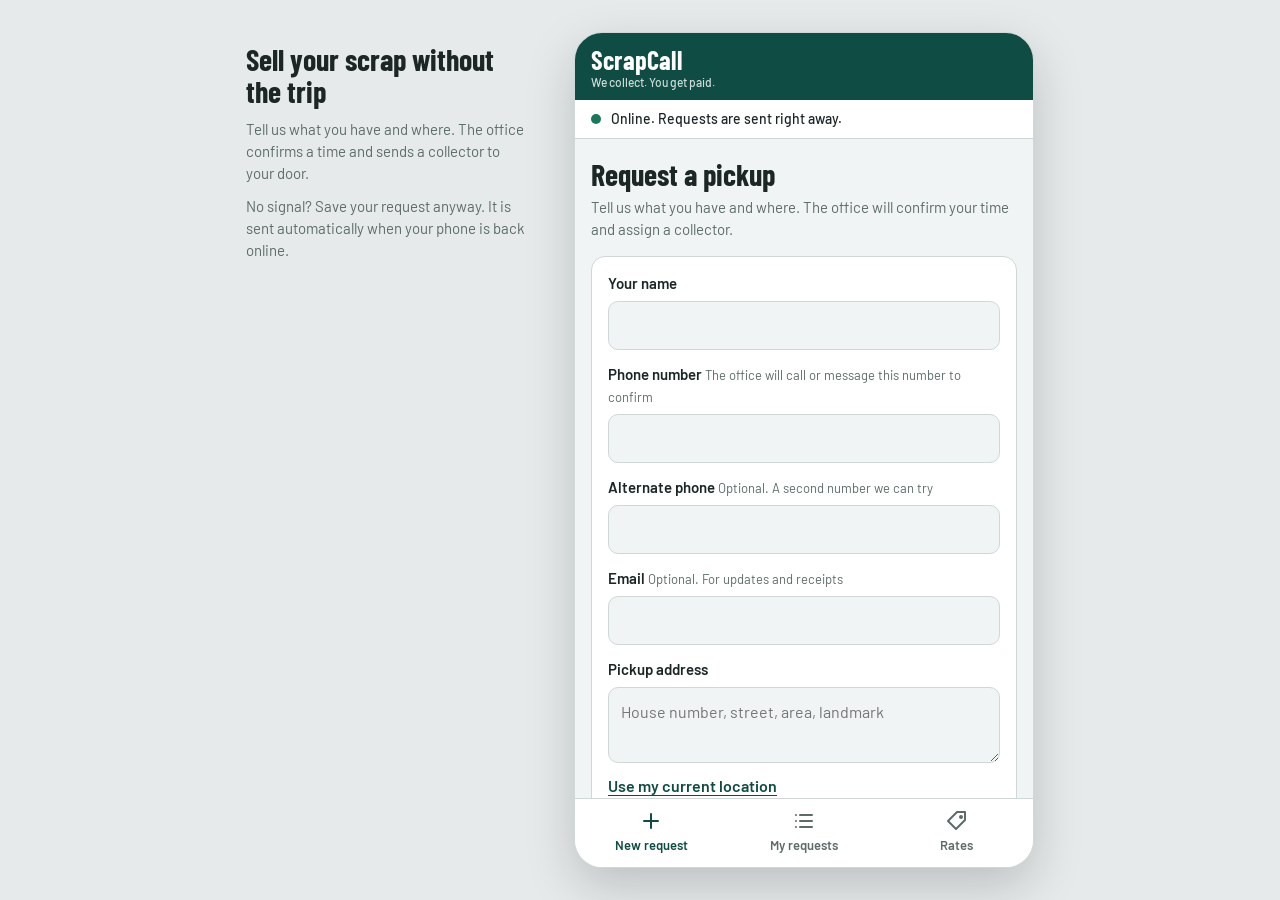
==== commit 0deaf60d: "Add files via upload" ====
--- a/index.html
+++ b/index.html
@@ -14,6 +14,8 @@
 <link rel="preconnect" href="https://fonts.googleapis.com">
 <link rel="preconnect" href="https://fonts.gstatic.com" crossorigin>
 <link href="https://fonts.googleapis.com/css2?family=Barlow+Condensed:wght@600;700&family=Barlow:wght@400;500;600&display=swap" rel="stylesheet">
+<link rel="stylesheet" href="leaflet.css">
+<link rel="stylesheet" href="map.css">
 <style>
 :root{
   --bg:#e6eaea; --surface:#ffffff; --surface2:#f1f4f4; --ink:#1b2625; --muted:#5d6b69; --line:#cfd8d7;
@@ -182,6 +184,11 @@
             <textarea id="addr" autocomplete="street-address" placeholder="House number, street, area, landmark"></textarea>
             <button type="button" class="link-btn" id="locBtn">Use my current location</button>
             <div class="hint" id="locNote"></div>
+            <div class="mapbar"><input type="search" id="mapQ" placeholder="Search for your street or area on the map" aria-label="Search the map"><button type="button" class="map-btn" id="mapFind">Search</button></div>
+            <div id="mapResults"></div>
+            <div id="pickMap" class="map-box"></div>
+            <div class="map-note" id="pinNote">Tap the map to drop a pin on your door or gate. Optional, but it helps the collector find you.</div>
+            <button type="button" class="link-btn" id="pinClear" hidden>Remove pin</button>
             <div class="err" id="e-addr"></div>
           </div>
         </div>
@@ -248,10 +255,13 @@
   </main>
 </div>
 
+<script src="leaflet.js"></script>
+<script src="map.js"></script>
+<script src="config.js"></script>
 <script>
 (function(){
-  // Paste your Google Apps Script web app link between the quotes (it ends in /exec).
-  var CONFIG = { API_URL: "https://script.google.com/macros/s/AKfycbx91sq7JR5hO6stX0Z_5ORqoiqSLMgNFrM7kXcmpPG8XC-7T0iXiY4wgXiT5x-gTuY/exec" };
+  // The Google link now lives in config.js, shared by all three apps.
+  var CONFIG = { API_URL: window.SCRAPCALL_API || "" };
 
   var TYPES=[
     {name:"Iron & steel",note:"Pipes, sheets, cans",rate:0.22},
@@ -267,7 +277,7 @@
   var K_REQ="scrapcall_requests", K_DRAFT="scrapcall_draft", K_RATES="scrapcall_rates";
 
   var $=function(s){return document.querySelector(s)};
-  var requests=[], photos=[], openId=null, toastT, ratesAt=null, ratesFresh=false;
+  var requests=[], photos=[], openId=null, toastT, ratesAt=null, ratesFresh=false, pin=null, picker=null;
 
   function load(k,d){try{var v=localStorage.getItem(k);return v?JSON.parse(v):d}catch(e){return d}}
   function save(k,v){try{localStorage.setItem(k,JSON.stringify(v));return true}catch(e){return false}}
@@ -298,6 +308,7 @@
     document.querySelectorAll(".tab").forEach(function(b){b.setAttribute("aria-selected",b.dataset.tab===t?"true":"false")});
     $("#scroll").scrollTop=0;
     if(t==="reqs"){renderReqs();refreshStatuses()}
+    if(t==="new")ensurePicker();
   }
   document.querySelectorAll(".tab").forEach(function(b){b.addEventListener("click",function(){showTab(b.dataset.tab)})});
 
@@ -312,7 +323,7 @@
     $("#qBadge").hidden=!q; $("#qBadge").textContent=q;
     renderRates();
   }
-  window.addEventListener("online",function(){updateConn();syncQueue();refreshRates();refreshStatuses()});
+  window.addEventListener("online",function(){updateConn();syncQueue();refreshRates();refreshStatuses();ensurePicker()});
   window.addEventListener("offline",updateConn);
 
   function toast(msg){
@@ -330,31 +341,67 @@
   }
   $("#types").addEventListener("change",function(){saveDraft()});
   function saveDraft(){
-    save(K_DRAFT,{name:$("#name").value,phone:$("#phone-in").value,alt:$("#alt-phone").value,email:$("#email").value,addr:$("#addr").value,types:selectedTypes(),qty:$("#qty").selectedIndex,date:$("#date").value,slot:$("#slot").selectedIndex,notes:$("#notes").value});
+    save(K_DRAFT,{name:$("#name").value,phone:$("#phone-in").value,alt:$("#alt-phone").value,email:$("#email").value,addr:$("#addr").value,types:selectedTypes(),qty:$("#qty").selectedIndex,date:$("#date").value,slot:$("#slot").selectedIndex,notes:$("#notes").value,lat:pin?pin.lat:null,lng:pin?pin.lng:null});
   }
   function restoreDraft(){
     var d=load(K_DRAFT,null); if(!d)return;
     $("#name").value=d.name||""; $("#phone-in").value=d.phone||""; $("#alt-phone").value=d.alt||""; $("#email").value=d.email||""; $("#addr").value=d.addr||"";
     $("#qty").selectedIndex=d.qty||0; $("#slot").selectedIndex=d.slot||0; if(d.date)$("#date").value=d.date; $("#notes").value=d.notes||"";
     document.querySelectorAll("#types input").forEach(function(i){i.checked=(d.types||[]).indexOf(i.value)>-1});
+    pin=(window.SCMap&&SCMap.valid(d.lat,d.lng))?{lat:+d.lat,lng:+d.lng}:null; pinUi();
   }
   ["name","phone-in","alt-phone","email","addr","qty","date","slot","notes"].forEach(function(id){
     $("#"+id).addEventListener("input",saveDraft); $("#"+id).addEventListener("change",saveDraft);
   });
   (function(){var d=new Date();d.setDate(d.getDate()+1);$("#date").min=new Date().toISOString().slice(0,10);$("#date").value=d.toISOString().slice(0,10)})();
 
+  /* ---------- map pin (OpenStreetMap, free) ---------- */
+  function pinUi(){
+    $("#pinClear").hidden=!pin;
+    $("#pinNote").textContent=pin?"Pin saved. Drag it or tap the map to move it.":"Tap the map to drop a pin on your door or gate. Optional, but it helps the collector find you.";
+  }
+  function setPin(lat,lng){
+    pin=(window.SCMap&&SCMap.valid(lat,lng))?{lat:+lat,lng:+lng}:null;
+    pinUi(); saveDraft();
+  }
+  function fillAddress(lat,lng,name){
+    if($("#addr").value.trim()||!isOnline())return;
+    if(name){$("#addr").value=name;saveDraft();return}
+    SCMap.reverse(lat,lng).then(function(a){ if(a&&!$("#addr").value.trim()){$("#addr").value=a;saveDraft()} });
+  }
+  function ensurePicker(){
+    if(picker){picker.invalidate();return}
+    var box=$("#pickMap");
+    if(!window.SCMap)return;
+    if(!SCMap.ok()||!isOnline()){SCMap.offNote(box,"The map needs an internet connection. You can still tap “Use my current location”, or just type your address.");return}
+    picker=SCMap.picker(box,{lat:pin&&pin.lat,lng:pin&&pin.lng,onChange:function(lat,lng,how){setPin(lat,lng);fillAddress(lat,lng)}});
+  }
   $("#locBtn").addEventListener("click",function(){
     var n=$("#locNote");
-    if(!navigator.geolocation){n.textContent="Location isn’t available here. Type your address instead.";return}
+    if(!window.SCMap){n.textContent="Location isn’t available here. Type your address instead.";return}
     n.textContent="Finding your location…";
-    navigator.geolocation.getCurrentPosition(function(p){
-      var s="GPS pin: "+p.coords.latitude.toFixed(5)+", "+p.coords.longitude.toFixed(5);
-      n.textContent="Location saved. "+s+". Add a landmark above to help the collector.";
-      n.dataset.pin=s;
-    },function(){
-      n.textContent="Couldn’t get your location. Allow location access, or type your address.";
-    },{timeout:8000});
+    SCMap.locate().then(function(p){
+      setPin(p.lat,p.lng); n.textContent="Location saved.";
+      if(picker)picker.set(p.lat,p.lng);
+      fillAddress(p.lat,p.lng);
+    }).catch(function(){
+      n.textContent="Couldn’t get your location. Allow location access, tap the map, or type your address.";
+    });
   });
+  $("#mapFind").addEventListener("click",function(){
+    var box=$("#mapResults"), q=$("#mapQ").value||$("#addr").value;
+    if(!window.SCMap)return;
+    if(!isOnline()){box.innerHTML='<p class="map-note">Search needs an internet connection.</p>';return}
+    box.innerHTML='<p class="map-note">Searching…</p>';
+    SCMap.geocode(q).then(function(res){
+      SCMap.showResults(box,res,function(r){
+        setPin(r.lat,r.lng); ensurePicker(); if(picker)picker.set(r.lat,r.lng);
+        fillAddress(r.lat,r.lng,r.name);
+      });
+    }).catch(function(){box.innerHTML='<p class="map-note">Search isn’t available right now. Tap the map instead.</p>'});
+  });
+  $("#mapQ").addEventListener("keydown",function(e){if(e.key==="Enter"){e.preventDefault();$("#mapFind").click()}});
+  $("#pinClear").addEventListener("click",function(){setPin(null,null);if(picker)picker.clear()});
 
   /* photos: resized so they fit in device storage and upload quickly */
   function renderPhotos(){
@@ -409,7 +456,7 @@
     var r={
       id:"c"+Date.now().toString(36)+Math.random().toString(36).slice(2,8), code:null, status:"queued", stage:-1, created:Date.now(),
       name:$("#name").value.trim(), phone:$("#phone-in").value.trim(), alt:$("#alt-phone").value.trim(), email:$("#email").value.trim(),
-      addr:$("#addr").value.trim()+($("#locNote").dataset.pin?" ("+$("#locNote").dataset.pin+")":""),
+      addr:$("#addr").value.trim(), lat:pin?pin.lat:null, lng:pin?pin.lng:null,
       types:selectedTypes(), qty:$("#qty").value, date:$("#date").value, slot:$("#slot").value,
       notes:$("#notes").value.trim(), photos:photos.slice()
     };
@@ -420,7 +467,7 @@
     }
     ["name","phone-in","alt-phone","email","addr","notes"].forEach(function(id){$("#"+id).value=""});
     document.querySelectorAll("#types input").forEach(function(i){i.checked=false});
-    photos=[]; renderPhotos(); $("#locNote").textContent=""; delete $("#locNote").dataset.pin;
+    photos=[]; renderPhotos(); $("#locNote").textContent=""; setPin(null,null); if(picker)picker.clear(); $("#mapQ").value=""; $("#mapResults").innerHTML="";
     try{localStorage.removeItem(K_DRAFT)}catch(e){}
     openId=r.id; updateConn();
     if(isOnline())syncQueue();
@@ -439,7 +486,7 @@
     var sent=[], failed=0, chain=Promise.resolve();
     q.forEach(function(r){
       chain=chain.then(function(){
-        return api({action:"submit",clientId:r.id,name:r.name,phone:r.phone,alt:r.alt||"",email:r.email||"",addr:r.addr,types:r.types,qty:r.qty,date:r.date,slot:r.slot,notes:r.notes,photos:r.photos||[]})
+        return api({action:"submit",clientId:r.id,name:r.name,phone:r.phone,alt:r.alt||"",email:r.email||"",addr:r.addr,lat:r.lat==null?"":r.lat,lng:r.lng==null?"":r.lng,types:r.types,qty:r.qty,date:r.date,slot:r.slot,notes:r.notes,photos:r.photos||[]})
           .then(function(res){
             if(res&&res.ok){r.status="live";r.stage=0;r.code=res.code;r.sentAt=Date.now();r.photos=[];sent.push(r)}
             else{r.status="queued";failed++}
@@ -544,7 +591,7 @@
   if("serviceWorker" in navigator){
     window.addEventListener("load",function(){navigator.serviceWorker.register("sw.js").catch(function(){})});
   }
-  if(!CONFIG.API_URL)console.warn("ScrapCall: API_URL is empty. Requests will stay queued on this device.");
+  if(!CONFIG.API_URL)console.warn("ScrapCall: no Google link in config.js yet. Requests will stay queued on this device.");
 
   /* ---------- start ---------- */
   requests=load(K_REQ,[]);
@@ -552,7 +599,7 @@
   var cached=load(K_RATES,null);
   if(cached&&cached.types&&cached.types.length){TYPES=cached.types;ratesAt=cached.at}
   buildTypes(); restoreDraft(); renderPhotos(); updateConn(); renderReqs();
-  syncQueue(); refreshRates(); refreshStatuses();
+  syncQueue(); refreshRates(); refreshStatuses(); ensurePicker();
 })();
 </script>
 </body>
--- a/leaflet.css
+++ b/leaflet.css
@@ -0,0 +1,661 @@
+/* required styles */
+
+.leaflet-pane,
+.leaflet-tile,
+.leaflet-marker-icon,
+.leaflet-marker-shadow,
+.leaflet-tile-container,
+.leaflet-pane > svg,
+.leaflet-pane > canvas,
+.leaflet-zoom-box,
+.leaflet-image-layer,
+.leaflet-layer {
+	position: absolute;
+	left: 0;
+	top: 0;
+	}
+.leaflet-container {
+	overflow: hidden;
+	}
+.leaflet-tile,
+.leaflet-marker-icon,
+.leaflet-marker-shadow {
+	-webkit-user-select: none;
+	   -moz-user-select: none;
+	        user-select: none;
+	  -webkit-user-drag: none;
+	}
+/* Prevents IE11 from highlighting tiles in blue */
+.leaflet-tile::selection {
+	background: transparent;
+}
+/* Safari renders non-retina tile on retina better with this, but Chrome is worse */
+.leaflet-safari .leaflet-tile {
+	image-rendering: -webkit-optimize-contrast;
+	}
+/* hack that prevents hw layers "stretching" when loading new tiles */
+.leaflet-safari .leaflet-tile-container {
+	width: 1600px;
+	height: 1600px;
+	-webkit-transform-origin: 0 0;
+	}
+.leaflet-marker-icon,
+.leaflet-marker-shadow {
+	display: block;
+	}
+/* .leaflet-container svg: reset svg max-width decleration shipped in Joomla! (joomla.org) 3.x */
+/* .leaflet-container img: map is broken in FF if you have max-width: 100% on tiles */
+.leaflet-container .leaflet-overlay-pane svg {
+	max-width: none !important;
+	max-height: none !important;
+	}
+.leaflet-container .leaflet-marker-pane img,
+.leaflet-container .leaflet-shadow-pane img,
+.leaflet-container .leaflet-tile-pane img,
+.leaflet-container img.leaflet-image-layer,
+.leaflet-container .leaflet-tile {
+	max-width: none !important;
+	max-height: none !important;
+	width: auto;
+	padding: 0;
+	}
+
+.leaflet-container img.leaflet-tile {
+	/* See: https://bugs.chromium.org/p/chromium/issues/detail?id=600120 */
+	mix-blend-mode: plus-lighter;
+}
+
+.leaflet-container.leaflet-touch-zoom {
+	-ms-touch-action: pan-x pan-y;
+	touch-action: pan-x pan-y;
+	}
+.leaflet-container.leaflet-touch-drag {
+	-ms-touch-action: pinch-zoom;
+	/* Fallback for FF which doesn't support pinch-zoom */
+	touch-action: none;
+	touch-action: pinch-zoom;
+}
+.leaflet-container.leaflet-touch-drag.leaflet-touch-zoom {
+	-ms-touch-action: none;
+	touch-action: none;
+}
+.leaflet-container {
+	-webkit-tap-highlight-color: transparent;
+}
+.leaflet-container a {
+	-webkit-tap-highlight-color: rgba(51, 181, 229, 0.4);
+}
+.leaflet-tile {
+	filter: inherit;
+	visibility: hidden;
+	}
+.leaflet-tile-loaded {
+	visibility: inherit;
+	}
+.leaflet-zoom-box {
+	width: 0;
+	height: 0;
+	-moz-box-sizing: border-box;
+	     box-sizing: border-box;
+	z-index: 800;
+	}
+/* workaround for https://bugzilla.mozilla.org/show_bug.cgi?id=888319 */
+.leaflet-overlay-pane svg {
+	-moz-user-select: none;
+	}
+
+.leaflet-pane         { z-index: 400; }
+
+.leaflet-tile-pane    { z-index: 200; }
+.leaflet-overlay-pane { z-index: 400; }
+.leaflet-shadow-pane  { z-index: 500; }
+.leaflet-marker-pane  { z-index: 600; }
+.leaflet-tooltip-pane   { z-index: 650; }
+.leaflet-popup-pane   { z-index: 700; }
+
+.leaflet-map-pane canvas { z-index: 100; }
+.leaflet-map-pane svg    { z-index: 200; }
+
+.leaflet-vml-shape {
+	width: 1px;
+	height: 1px;
+	}
+.lvml {
+	behavior: url(#default#VML);
+	display: inline-block;
+	position: absolute;
+	}
+
+
+/* control positioning */
+
+.leaflet-control {
+	position: relative;
+	z-index: 800;
+	pointer-events: visiblePainted; /* IE 9-10 doesn't have auto */
+	pointer-events: auto;
+	}
+.leaflet-top,
+.leaflet-bottom {
+	position: absolute;
+	z-index: 1000;
+	pointer-events: none;
+	}
+.leaflet-top {
+	top: 0;
+	}
+.leaflet-right {
+	right: 0;
+	}
+.leaflet-bottom {
+	bottom: 0;
+	}
+.leaflet-left {
+	left: 0;
+	}
+.leaflet-control {
+	float: left;
+	clear: both;
+	}
+.leaflet-right .leaflet-control {
+	float: right;
+	}
+.leaflet-top .leaflet-control {
+	margin-top: 10px;
+	}
+.leaflet-bottom .leaflet-control {
+	margin-bottom: 10px;
+	}
+.leaflet-left .leaflet-control {
+	margin-left: 10px;
+	}
+.leaflet-right .leaflet-control {
+	margin-right: 10px;
+	}
+
+
+/* zoom and fade animations */
+
+.leaflet-fade-anim .leaflet-popup {
+	opacity: 0;
+	-webkit-transition: opacity 0.2s linear;
+	   -moz-transition: opacity 0.2s linear;
+	        transition: opacity 0.2s linear;
+	}
+.leaflet-fade-anim .leaflet-map-pane .leaflet-popup {
+	opacity: 1;
+	}
+.leaflet-zoom-animated {
+	-webkit-transform-origin: 0 0;
+	    -ms-transform-origin: 0 0;
+	        transform-origin: 0 0;
+	}
+svg.leaflet-zoom-animated {
+	will-change: transform;
+}
+
+.leaflet-zoom-anim .leaflet-zoom-animated {
+	-webkit-transition: -webkit-transform 0.25s cubic-bezier(0,0,0.25,1);
+	   -moz-transition:    -moz-transform 0.25s cubic-bezier(0,0,0.25,1);
+	        transition:         transform 0.25s cubic-bezier(0,0,0.25,1);
+	}
+.leaflet-zoom-anim .leaflet-tile,
+.leaflet-pan-anim .leaflet-tile {
+	-webkit-transition: none;
+	   -moz-transition: none;
+	        transition: none;
+	}
+
+.leaflet-zoom-anim .leaflet-zoom-hide {
+	visibility: hidden;
+	}
+
+
+/* cursors */
+
+.leaflet-interactive {
+	cursor: pointer;
+	}
+.leaflet-grab {
+	cursor: -webkit-grab;
+	cursor:    -moz-grab;
+	cursor:         grab;
+	}
+.leaflet-crosshair,
+.leaflet-crosshair .leaflet-interactive {
+	cursor: crosshair;
+	}
+.leaflet-popup-pane,
+.leaflet-control {
+	cursor: auto;
+	}
+.leaflet-dragging .leaflet-grab,
+.leaflet-dragging .leaflet-grab .leaflet-interactive,
+.leaflet-dragging .leaflet-marker-draggable {
+	cursor: move;
+	cursor: -webkit-grabbing;
+	cursor:    -moz-grabbing;
+	cursor:         grabbing;
+	}
+
+/* marker & overlays interactivity */
+.leaflet-marker-icon,
+.leaflet-marker-shadow,
+.leaflet-image-layer,
+.leaflet-pane > svg path,
+.leaflet-tile-container {
+	pointer-events: none;
+	}
+
+.leaflet-marker-icon.leaflet-interactive,
+.leaflet-image-layer.leaflet-interactive,
+.leaflet-pane > svg path.leaflet-interactive,
+svg.leaflet-image-layer.leaflet-interactive path {
+	pointer-events: visiblePainted; /* IE 9-10 doesn't have auto */
+	pointer-events: auto;
+	}
+
+/* visual tweaks */
+
+.leaflet-container {
+	background: #ddd;
+	outline-offset: 1px;
+	}
+.leaflet-container a {
+	color: #0078A8;
+	}
+.leaflet-zoom-box {
+	border: 2px dotted #38f;
+	background: rgba(255,255,255,0.5);
+	}
+
+
+/* general typography */
+.leaflet-container {
+	font-family: "Helvetica Neue", Arial, Helvetica, sans-serif;
+	font-size: 12px;
+	font-size: 0.75rem;
+	line-height: 1.5;
+	}
+
+
+/* general toolbar styles */
+
+.leaflet-bar {
+	box-shadow: 0 1px 5px rgba(0,0,0,0.65);
+	border-radius: 4px;
+	}
+.leaflet-bar a {
+	background-color: #fff;
+	border-bottom: 1px solid #ccc;
+	width: 26px;
+	height: 26px;
+	line-height: 26px;
+	display: block;
+	text-align: center;
+	text-decoration: none;
+	color: black;
+	}
+.leaflet-bar a,
+.leaflet-control-layers-toggle {
+	background-position: 50% 50%;
+	background-repeat: no-repeat;
+	display: block;
+	}
+.leaflet-bar a:hover,
+.leaflet-bar a:focus {
+	background-color: #f4f4f4;
+	}
+.leaflet-bar a:first-child {
+	border-top-left-radius: 4px;
+	border-top-right-radius: 4px;
+	}
+.leaflet-bar a:last-child {
+	border-bottom-left-radius: 4px;
+	border-bottom-right-radius: 4px;
+	border-bottom: none;
+	}
+.leaflet-bar a.leaflet-disabled {
+	cursor: default;
+	background-color: #f4f4f4;
+	color: #bbb;
+	}
+
+.leaflet-touch .leaflet-bar a {
+	width: 30px;
+	height: 30px;
+	line-height: 30px;
+	}
+.leaflet-touch .leaflet-bar a:first-child {
+	border-top-left-radius: 2px;
+	border-top-right-radius: 2px;
+	}
+.leaflet-touch .leaflet-bar a:last-child {
+	border-bottom-left-radius: 2px;
+	border-bottom-right-radius: 2px;
+	}
+
+/* zoom control */
+
+.leaflet-control-zoom-in,
+.leaflet-control-zoom-out {
+	font: bold 18px 'Lucida Console', Monaco, monospace;
+	text-indent: 1px;
+	}
+
+.leaflet-touch .leaflet-control-zoom-in, .leaflet-touch .leaflet-control-zoom-out  {
+	font-size: 22px;
+	}
+
+
+/* layers control */
+
+.leaflet-control-layers {
+	box-shadow: 0 1px 5px rgba(0,0,0,0.4);
+	background: #fff;
+	border-radius: 5px;
+	}
+.leaflet-control-layers-toggle {
+	background-image: url(images/layers.png);
+	width: 36px;
+	height: 36px;
+	}
+.leaflet-retina .leaflet-control-layers-toggle {
+	background-image: url(images/layers-2x.png);
+	background-size: 26px 26px;
+	}
+.leaflet-touch .leaflet-control-layers-toggle {
+	width: 44px;
+	height: 44px;
+	}
+.leaflet-control-layers .leaflet-control-layers-list,
+.leaflet-control-layers-expanded .leaflet-control-layers-toggle {
+	display: none;
+	}
+.leaflet-control-layers-expanded .leaflet-control-layers-list {
+	display: block;
+	position: relative;
+	}
+.leaflet-control-layers-expanded {
+	padding: 6px 10px 6px 6px;
+	color: #333;
+	background: #fff;
+	}
+.leaflet-control-layers-scrollbar {
+	overflow-y: scroll;
+	overflow-x: hidden;
+	padding-right: 5px;
+	}
+.leaflet-control-layers-selector {
+	margin-top: 2px;
+	position: relative;
+	top: 1px;
+	}
+.leaflet-control-layers label {
+	display: block;
+	font-size: 13px;
+	font-size: 1.08333em;
+	}
+.leaflet-control-layers-separator {
+	height: 0;
+	border-top: 1px solid #ddd;
+	margin: 5px -10px 5px -6px;
+	}
+
+/* Default icon URLs */
+.leaflet-default-icon-path { /* used only in path-guessing heuristic, see L.Icon.Default */
+	background-image: url(images/marker-icon.png);
+	}
+
+
+/* attribution and scale controls */
+
+.leaflet-container .leaflet-control-attribution {
+	background: #fff;
+	background: rgba(255, 255, 255, 0.8);
+	margin: 0;
+	}
+.leaflet-control-attribution,
+.leaflet-control-scale-line {
+	padding: 0 5px;
+	color: #333;
+	line-height: 1.4;
+	}
+.leaflet-control-attribution a {
+	text-decoration: none;
+	}
+.leaflet-control-attribution a:hover,
+.leaflet-control-attribution a:focus {
+	text-decoration: underline;
+	}
+.leaflet-attribution-flag {
+	display: inline !important;
+	vertical-align: baseline !important;
+	width: 1em;
+	height: 0.6669em;
+	}
+.leaflet-left .leaflet-control-scale {
+	margin-left: 5px;
+	}
+.leaflet-bottom .leaflet-control-scale {
+	margin-bottom: 5px;
+	}
+.leaflet-control-scale-line {
+	border: 2px solid #777;
+	border-top: none;
+	line-height: 1.1;
+	padding: 2px 5px 1px;
+	white-space: nowrap;
+	-moz-box-sizing: border-box;
+	     box-sizing: border-box;
+	background: rgba(255, 255, 255, 0.8);
+	text-shadow: 1px 1px #fff;
+	}
+.leaflet-control-scale-line:not(:first-child) {
+	border-top: 2px solid #777;
+	border-bottom: none;
+	margin-top: -2px;
+	}
+.leaflet-control-scale-line:not(:first-child):not(:last-child) {
+	border-bottom: 2px solid #777;
+	}
+
+.leaflet-touch .leaflet-control-attribution,
+.leaflet-touch .leaflet-control-layers,
+.leaflet-touch .leaflet-bar {
+	box-shadow: none;
+	}
+.leaflet-touch .leaflet-control-layers,
+.leaflet-touch .leaflet-bar {
+	border: 2px solid rgba(0,0,0,0.2);
+	background-clip: padding-box;
+	}
+
+
+/* popup */
+
+.leaflet-popup {
+	position: absolute;
+	text-align: center;
+	margin-bottom: 20px;
+	}
+.leaflet-popup-content-wrapper {
+	padding: 1px;
+	text-align: left;
+	border-radius: 12px;
+	}
+.leaflet-popup-content {
+	margin: 13px 24px 13px 20px;
+	line-height: 1.3;
+	font-size: 13px;
+	font-size: 1.08333em;
+	min-height: 1px;
+	}
+.leaflet-popup-content p {
+	margin: 17px 0;
+	margin: 1.3em 0;
+	}
+.leaflet-popup-tip-container {
+	width: 40px;
+	height: 20px;
+	position: absolute;
+	left: 50%;
+	margin-top: -1px;
+	margin-left: -20px;
+	overflow: hidden;
+	pointer-events: none;
+	}
+.leaflet-popup-tip {
+	width: 17px;
+	height: 17px;
+	padding: 1px;
+
+	margin: -10px auto 0;
+	pointer-events: auto;
+
+	-webkit-transform: rotate(45deg);
+	   -moz-transform: rotate(45deg);
+	    -ms-transform: rotate(45deg);
+	        transform: rotate(45deg);
+	}
+.leaflet-popup-content-wrapper,
+.leaflet-popup-tip {
+	background: white;
+	color: #333;
+	box-shadow: 0 3px 14px rgba(0,0,0,0.4);
+	}
+.leaflet-container a.leaflet-popup-close-button {
+	position: absolute;
+	top: 0;
+	right: 0;
+	border: none;
+	text-align: center;
+	width: 24px;
+	height: 24px;
+	font: 16px/24px Tahoma, Verdana, sans-serif;
+	color: #757575;
+	text-decoration: none;
+	background: transparent;
+	}
+.leaflet-container a.leaflet-popup-close-button:hover,
+.leaflet-container a.leaflet-popup-close-button:focus {
+	color: #585858;
+	}
+.leaflet-popup-scrolled {
+	overflow: auto;
+	}
+
+.leaflet-oldie .leaflet-popup-content-wrapper {
+	-ms-zoom: 1;
+	}
+.leaflet-oldie .leaflet-popup-tip {
+	width: 24px;
+	margin: 0 auto;
+
+	-ms-filter: "progid:DXImageTransform.Microsoft.Matrix(M11=0.70710678, M12=0.70710678, M21=-0.70710678, M22=0.70710678)";
+	filter: progid:DXImageTransform.Microsoft.Matrix(M11=0.70710678, M12=0.70710678, M21=-0.70710678, M22=0.70710678);
+	}
+
+.leaflet-oldie .leaflet-control-zoom,
+.leaflet-oldie .leaflet-control-layers,
+.leaflet-oldie .leaflet-popup-content-wrapper,
+.leaflet-oldie .leaflet-popup-tip {
+	border: 1px solid #999;
+	}
+
+
+/* div icon */
+
+.leaflet-div-icon {
+	background: #fff;
+	border: 1px solid #666;
+	}
+
+
+/* Tooltip */
+/* Base styles for the element that has a tooltip */
+.leaflet-tooltip {
+	position: absolute;
+	padding: 6px;
+	background-color: #fff;
+	border: 1px solid #fff;
+	border-radius: 3px;
+	color: #222;
+	white-space: nowrap;
+	-webkit-user-select: none;
+	-moz-user-select: none;
+	-ms-user-select: none;
+	user-select: none;
+	pointer-events: none;
+	box-shadow: 0 1px 3px rgba(0,0,0,0.4);
+	}
+.leaflet-tooltip.leaflet-interactive {
+	cursor: pointer;
+	pointer-events: auto;
+	}
+.leaflet-tooltip-top:before,
+.leaflet-tooltip-bottom:before,
+.leaflet-tooltip-left:before,
+.leaflet-tooltip-right:before {
+	position: absolute;
+	pointer-events: none;
+	border: 6px solid transparent;
+	background: transparent;
+	content: "";
+	}
+
+/* Directions */
+
+.leaflet-tooltip-bottom {
+	margin-top: 6px;
+}
+.leaflet-tooltip-top {
+	margin-top: -6px;
+}
+.leaflet-tooltip-bottom:before,
+.leaflet-tooltip-top:before {
+	left: 50%;
+	margin-left: -6px;
+	}
+.leaflet-tooltip-top:before {
+	bottom: 0;
+	margin-bottom: -12px;
+	border-top-color: #fff;
+	}
+.leaflet-tooltip-bottom:before {
+	top: 0;
+	margin-top: -12px;
+	margin-left: -6px;
+	border-bottom-color: #fff;
+	}
+.leaflet-tooltip-left {
+	margin-left: -6px;
+}
+.leaflet-tooltip-right {
+	margin-left: 6px;
+}
+.leaflet-tooltip-left:before,
+.leaflet-tooltip-right:before {
+	top: 50%;
+	margin-top: -6px;
+	}
+.leaflet-tooltip-left:before {
+	right: 0;
+	margin-right: -12px;
+	border-left-color: #fff;
+	}
+.leaflet-tooltip-right:before {
+	left: 0;
+	margin-left: -12px;
+	border-right-color: #fff;
+	}
+
+/* Printing */
+
+@media print {
+	/* Prevent printers from removing background-images of controls. */
+	.leaflet-control {
+		-webkit-print-color-adjust: exact;
+		print-color-adjust: exact;
+		}
+	}
--- a/map.css
+++ b/map.css
@@ -0,0 +1,30 @@
+/* ScrapCall map styles (used by all three apps) */
+.map-box{width:100%;height:260px;border-radius:12px;border:1.5px solid var(--line,#cfd8d7);overflow:hidden;margin:10px 0 6px;background:#dfe7e6;position:relative;z-index:0}
+.map-box.small{height:220px}
+.map-box.tall{height:min(62vh,560px)}
+.map-off{display:flex;align-items:center;justify-content:center;text-align:center;padding:20px;color:var(--muted,#5d6b69);font-size:14px;height:100%}
+.mapbar{display:flex;gap:8px;margin-top:10px}
+.mapbar input{flex:1;min-width:0;background:var(--surface2,#f1f4f4);border:1.5px solid var(--line,#cfd8d7);border-radius:10px;padding:10px 12px;min-height:44px;font:inherit;color:inherit}
+.map-btn{border-radius:10px;min-height:44px;padding:0 14px;font:inherit;font-weight:700;cursor:pointer;background:var(--surface,#fff);border:1.5px solid var(--line,#cfd8d7);color:var(--ink,#1b2625)}
+.map-btn:hover{border-color:var(--brand,#0f4c43)}
+.map-results{margin:6px 0 0;padding:0;list-style:none}
+.map-results li button{display:block;width:100%;text-align:left;background:var(--surface,#fff);border:1px solid var(--line,#cfd8d7);border-radius:10px;padding:10px 12px;margin-bottom:6px;font:inherit;font-size:14px;color:inherit;cursor:pointer}
+.map-results li button:hover{border-color:var(--brand,#0f4c43)}
+.map-note{font-size:13px;color:var(--muted,#5d6b69);margin:4px 0}
+.legend{display:flex;gap:14px;flex-wrap:wrap;font-size:13px;color:var(--muted,#5d6b69);margin:8px 0}
+.legend i{display:inline-block;width:12px;height:12px;border-radius:50%;margin-right:6px;vertical-align:-1px;border:2px solid #fff;box-shadow:0 0 0 1px #8a9795}
+
+/* pins */
+.leaflet-container{font:inherit}
+.sc-pin{background:none;border:none}
+.sc-pin span{display:flex;align-items:center;justify-content:center;min-width:28px;height:28px;padding:0 7px;border-radius:14px;background:#17795c;color:#fff;font:700 12px/1 system-ui,sans-serif;border:2px solid #fff;box-shadow:0 2px 6px rgba(0,0,0,.45);white-space:nowrap}
+.sc-pin.p-new span,i.p-new{background:#f0b323;color:#2a2000}
+.sc-pin.p-assigned span,i.p-assigned{background:#17795c}
+.sc-pin.p-way span,i.p-way{background:#1d6fd6}
+.sc-pin.p-done span,i.p-done{background:#6b7a78}
+.sc-pin.p-set span,i.p-set{background:#b3261e}
+.sc-pin.p-set span:empty::after{content:"";width:10px;height:10px;border-radius:50%;background:#fff}
+.sc-pin.p-me span{background:#1d6fd6;min-width:18px;height:18px;padding:0;box-shadow:0 0 0 6px rgba(29,111,214,.25),0 2px 6px rgba(0,0,0,.4)}
+.leaflet-popup-content{font-size:14px;line-height:1.4;margin:12px 14px}
+.leaflet-popup-content button{margin-top:6px;border-radius:8px;border:1.5px solid #17795c;background:#fff;color:#0f4c43;font-weight:700;padding:6px 10px;cursor:pointer;font:inherit}
+.leaflet-popup-content a{color:#0f4c43;font-weight:600}
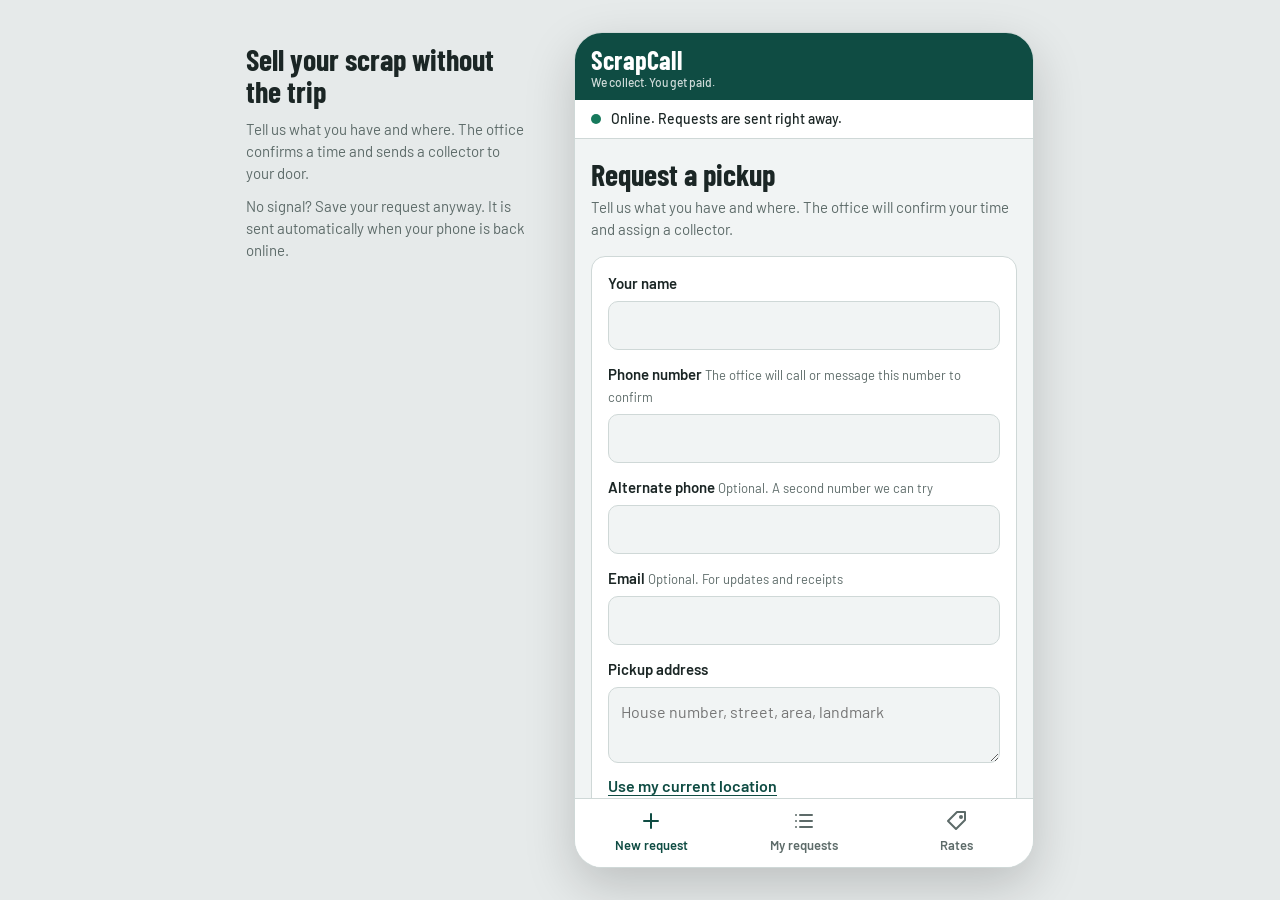
==== commit 8bca0822: "Weighed and counted items, Not collected status (director, customer page)" ====
--- a/index.html
+++ b/index.html
@@ -238,7 +238,7 @@
         <h1>Today’s rates</h1>
         <p class="lede" id="ratesNote"></p>
         <div class="card" id="rateList"></div>
-        <p class="hint">The final price is set by weighing at your door.</p>
+        <p class="hint">The final price is set at your door: weighed items by their weight, counted items by how many there are.</p>
       </section>
     </div>
 
@@ -336,7 +336,7 @@
   function buildTypes(){
     var keep=selectedTypes();
     $("#types").innerHTML=TYPES.map(function(t){
-      return '<label class="type"><input type="checkbox" value="'+esc(t.name)+'"'+(keep.indexOf(t.name)>-1?" checked":"")+'><span>'+esc(t.name)+'<em>'+esc(t.note)+'</em></span></label>';
+      return '<label class="type"><input type="checkbox" value="'+esc(t.name)+'"'+(keep.indexOf(t.name)>-1?" checked":"")+'><span>'+esc(t.name)+'<em>'+esc(t.note)+(t.unit==="piece"?(t.note?" · ":"")+"price per piece":"")+'</em></span></label>';
     }).join("");
   }
   $("#types").addEventListener("change",function(){saveDraft()});
@@ -511,7 +511,7 @@
       res.items.forEach(function(it){
         var r=requests.filter(function(x){return x.code===it.code})[0]; if(!r)return;
         var s=STEPS.indexOf(it.status);
-        r.cancelled=(it.status==="Cancelled");
+        r.cancelled=(it.status==="Cancelled"); r.notCollected=(it.status==="Not collected");
         if(s>-1)r.stage=s;
         r.confirmed=it.confirmed; r.collector=it.collector; r.collectorPhone=it.collectorPhone; r.phoneConfirmed=!!it.phoneConfirmed;
       });
@@ -526,6 +526,7 @@
     if(r.status==="queued")return '<span class="pill queued">Waiting to send</span>';
     if(r.status==="sending")return '<span class="pill queued">Sending…</span>';
     if(r.cancelled)return '<span class="pill cancel">Cancelled</span>';
+    if(r.notCollected)return '<span class="pill cancel">Not collected</span>';
     if(r.stage>=3)return '<span class="pill done">Completed</span>';
     return '<span class="pill live">'+STEPS[r.stage]+'</span>';
   }
@@ -536,8 +537,10 @@
     }
     el.innerHTML=requests.map(function(r){
       var open=openId===r.id, steps="";
-      if(r.status==="live"&&!r.cancelled){
+      if(r.status==="live"&&!r.cancelled&&!r.notCollected){
         steps='<ol class="steps">'+STEPS.map(function(s,i){return '<li class="'+(i<r.stage||(r.stage>=3&&i<=3)?"done":i===r.stage?"now":"")+'">'+s+'</li>'}).join("")+'</ol>';
+      }else if(r.notCollected){
+        steps='<p class="detail" style="margin-top:12px">We couldn’t collect this time. The office will contact you to arrange another visit.</p>';
       }else if(r.cancelled){
         steps='<p class="detail" style="margin-top:12px">This request was cancelled. Call the office if this is a mistake.</p>';
       }else{
@@ -572,7 +575,7 @@
     var when=ratesAt?new Date(ratesAt).toLocaleString(undefined,{day:"numeric",month:"short",hour:"2-digit",minute:"2-digit"}):"";
     $("#ratesNote").textContent=(isOnline()&&ratesFresh)?"Up to date. Saved on this device for offline use.":(when?"Showing rates saved on "+when+".":"Sample rates. Connect to the internet to get today’s prices.");
     $("#rateList").innerHTML=TYPES.map(function(t){
-      return '<div class="rate"><div><b>'+esc(t.name)+'</b><small>'+esc(t.note)+'</small></div><div class="price">'+Number(t.rate).toFixed(2)+'<small> per kg</small></div></div>';
+      return '<div class="rate"><div><b>'+esc(t.name)+'</b><small>'+esc(t.note)+'</small></div><div class="price">'+Number(t.rate).toFixed(2)+'<small> per '+(t.unit==="piece"?"piece":"kg")+'</small></div></div>';
     }).join("");
   }
 
